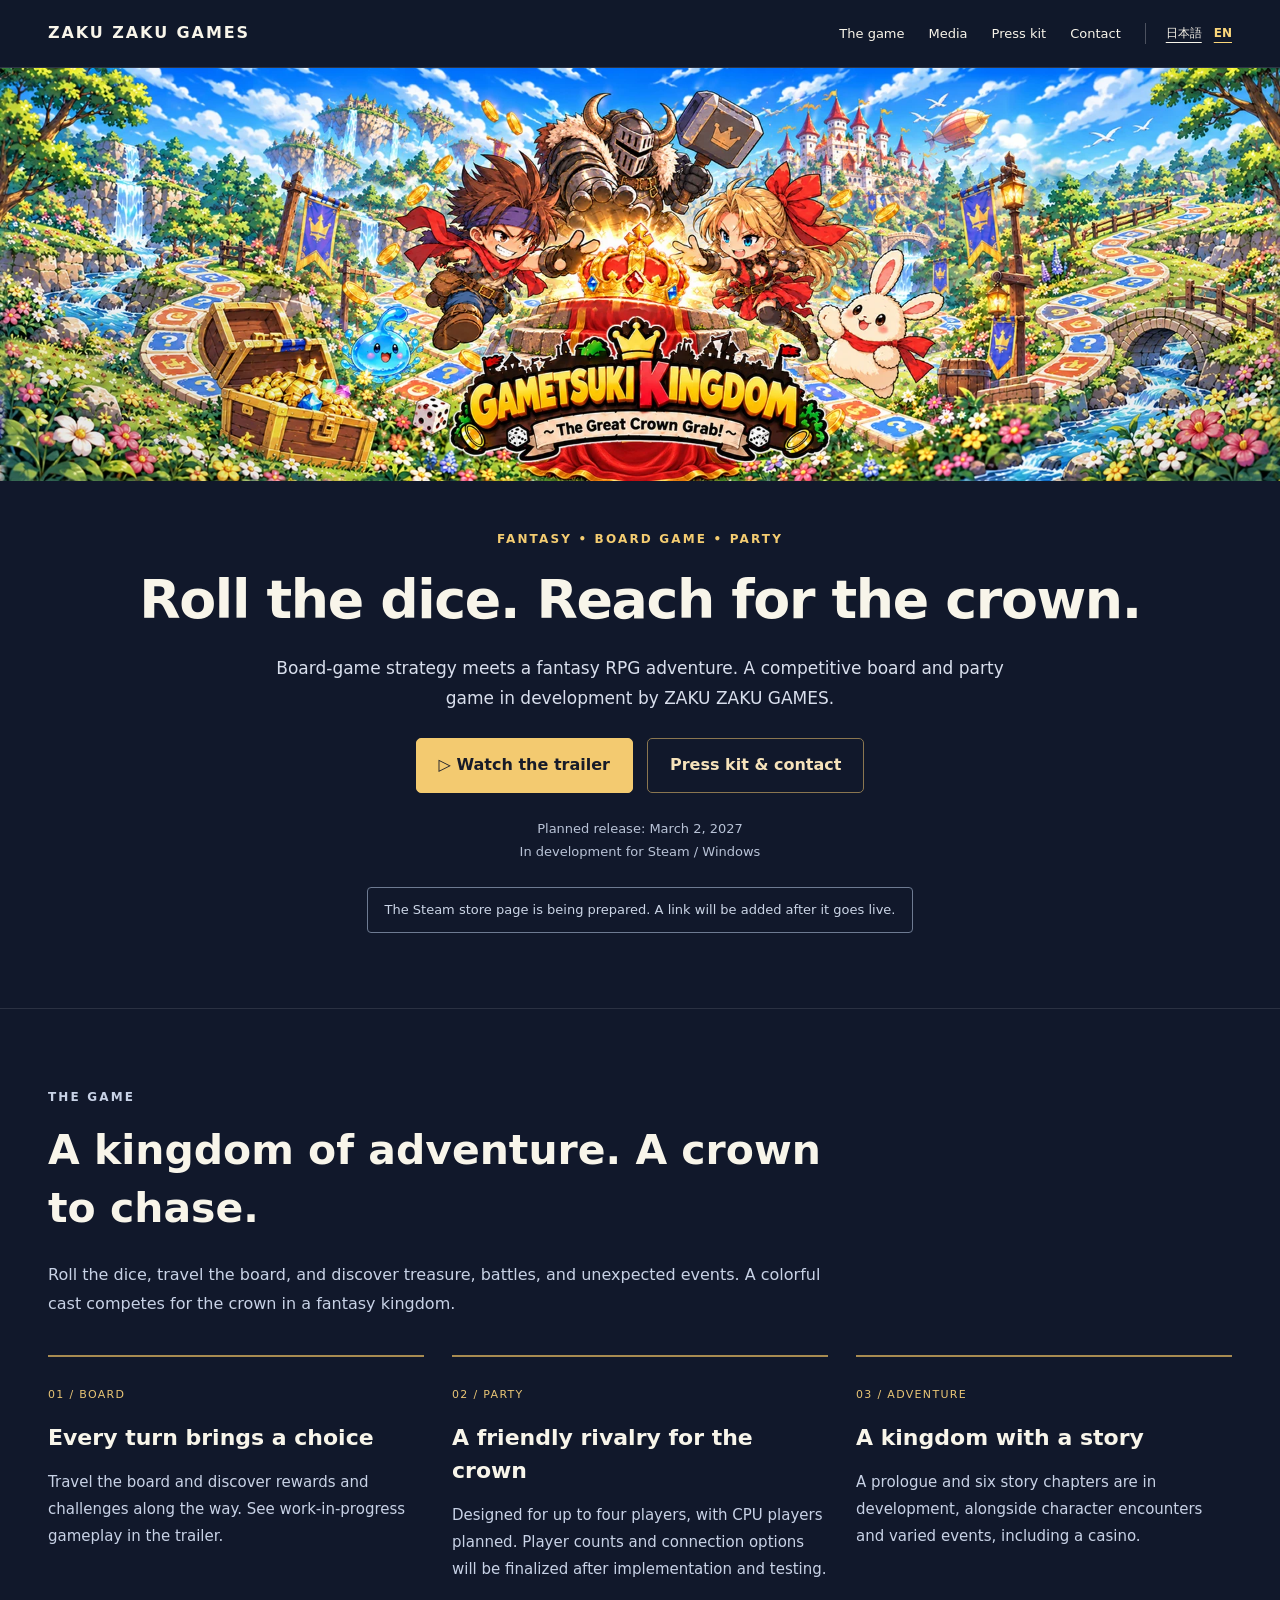
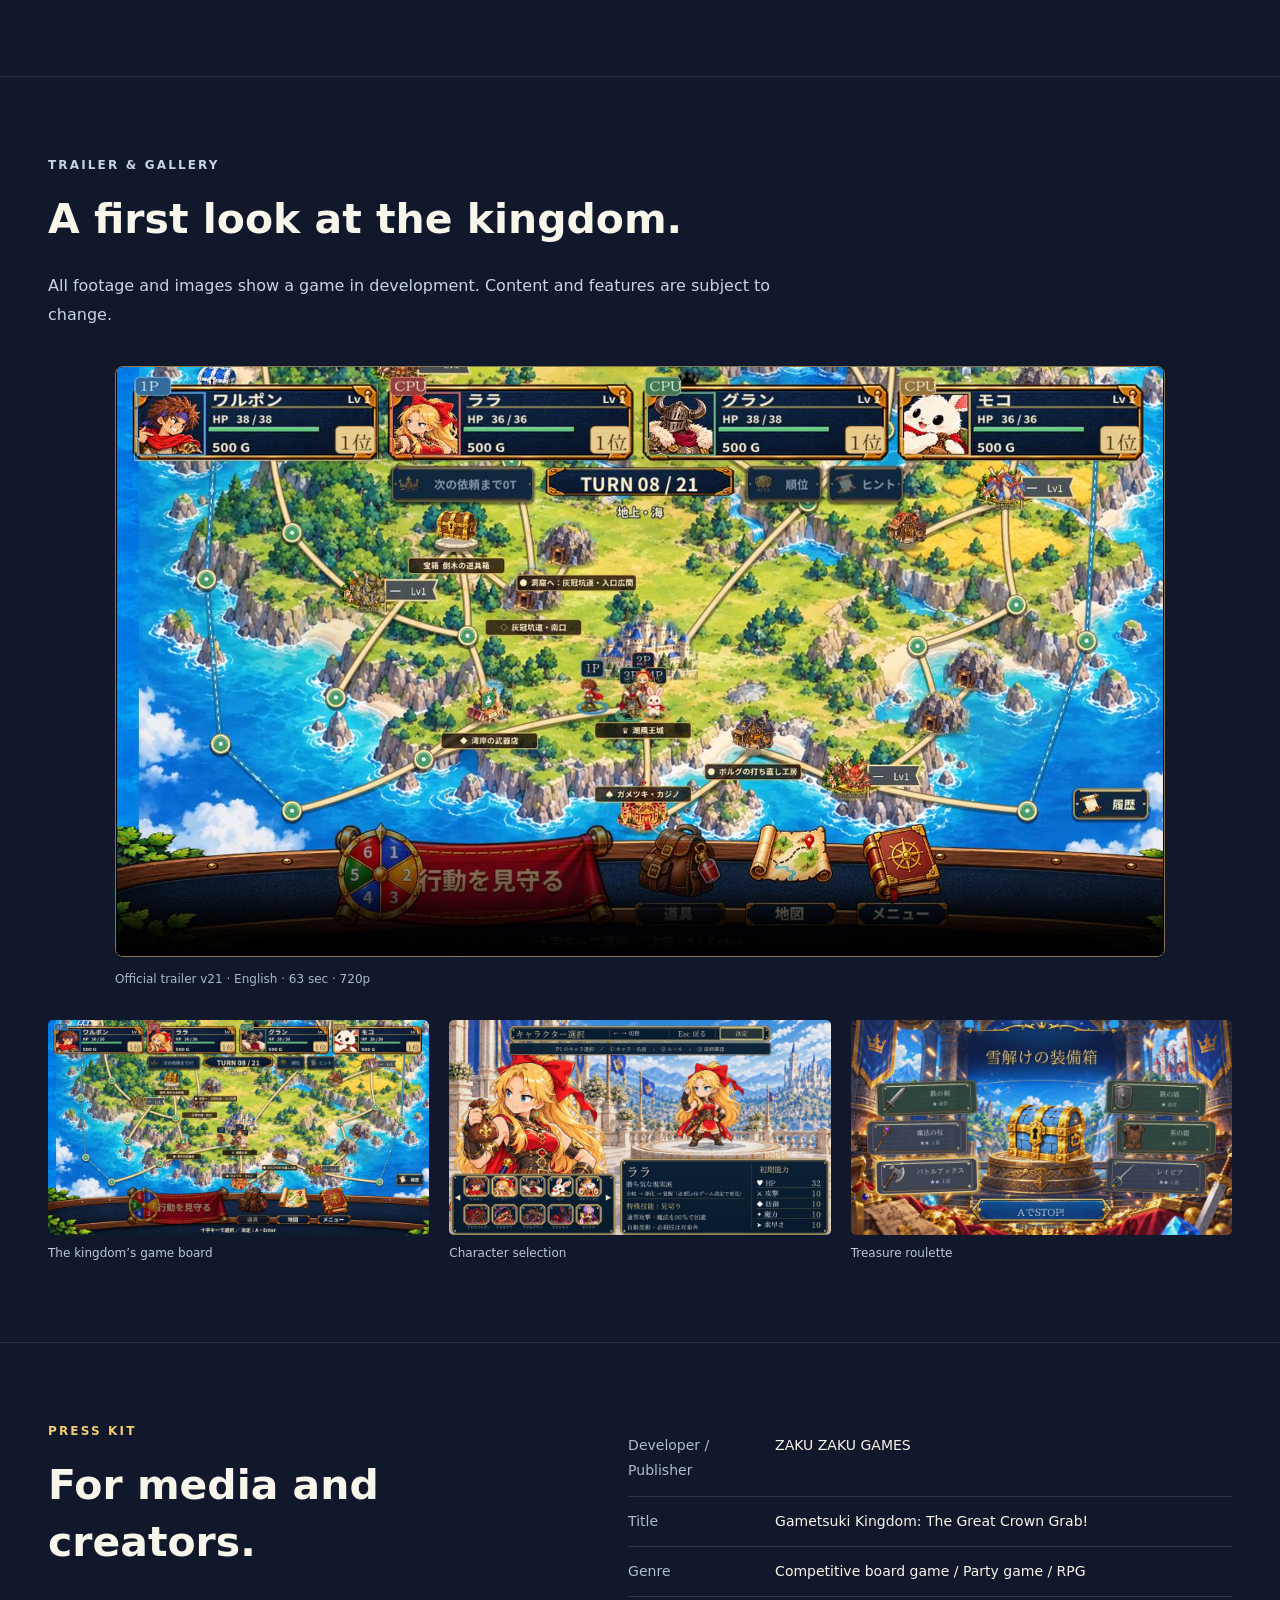
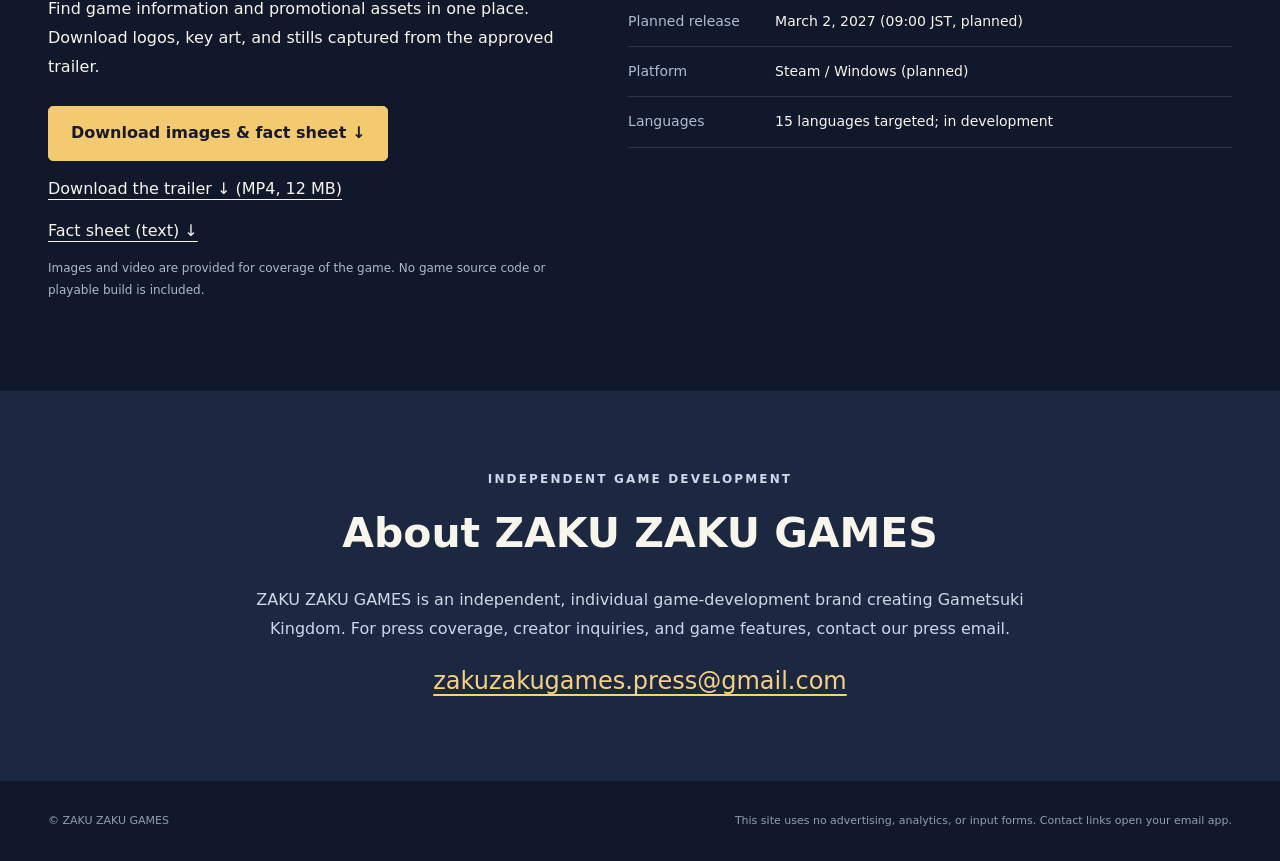
==== en/index.html @ ec9ef12f "Add approved bilingual website and promotional media" ====
<!doctype html><html lang="en"><head><meta charset="utf-8"><meta name="viewport" content="width=device-width,initial-scale=1"><title>Gametsuki Kingdom: The Great Crown Grab! | ZAKU ZAKU GAMES</title><meta name="description" content="Board-game strategy meets a fantasy RPG adventure. A competitive board and party game in development by ZAKU ZAKU GAMES."><meta name="theme-color" content="#11182b"><meta property="og:type" content="website"><meta property="og:title" content="Gametsuki Kingdom: The Great Crown Grab!"><meta property="og:description" content="Board-game strategy meets a fantasy RPG adventure. A competitive board and party game in development by ZAKU ZAKU GAMES."><meta property="og:image" content="../assets/hero-en-wide.webp"><link rel="stylesheet" href="../style.css"><link rel="alternate" hreflang="ja" href="../index.html"><link rel="alternate" hreflang="en" href="../en/index.html"></head><body><a class="skip" href="#main">Skip to content</a><header><nav aria-label="Main navigation"><a class="brand" href="../en/index.html">ZAKU ZAKU GAMES</a><a class="navlink" href="#game">The game</a><a class="navlink" href="#media">Media</a><a class="navlink" href="#press">Press kit</a><a class="navlink" href="#contact">Contact</a><div class="lang"><a href="../index.html" lang="ja" >日本語</a><a href="../en/index.html" lang="en" aria-current="page">EN</a></div></nav></header><main id="main"><picture><source media="(max-width:750px)" srcset="../assets/hero-en-narrow.webp"><img class="hero-art" src="../assets/hero-en-wide.webp" width="1920" height="620" alt="Gametsuki Kingdom: The Great Crown Grab!" fetchpriority="high"></picture><section class="intro"><p class="eyebrow">FANTASY • BOARD GAME • PARTY</p><h1>Roll the dice. Reach for the crown.</h1><p class="lead">Board-game strategy meets a fantasy RPG adventure. A competitive board and party game in development by ZAKU ZAKU GAMES.</p><div class="buttons"><a class="button" href="#media">▷ Watch the trailer</a><a class="button secondary" href="#press">Press kit & contact</a></div><p class="release">Planned release: March 2, 2027<br>In development for Steam / Windows</p><p class="steam-note">The Steam store page is being prepared. A link will be added after it goes live.</p></section><div class="divider"><section class="section" id="game"><div class="section-head"><p class="eyebrow">THE GAME</p><h2>A kingdom of adventure. A crown to chase.</h2><p>Roll the dice, travel the board, and discover treasure, battles, and unexpected events. A colorful cast competes for the crown in a fantasy kingdom.</p></div><div class="cards"><article class="card"><small>01 / BOARD</small><h3>Every turn brings a choice</h3><p>Travel the board and discover rewards and challenges along the way. See work-in-progress gameplay in the trailer.</p></article><article class="card"><small>02 / PARTY</small><h3>A friendly rivalry for the crown</h3><p>Designed for up to four players, with CPU players planned. Player counts and connection options will be finalized after implementation and testing.</p></article><article class="card"><small>03 / ADVENTURE</small><h3>A kingdom with a story</h3><p>A prologue and six story chapters are in development, alongside character encounters and varied events, including a casino.</p></article></div></section></div><div class="divider"><section class="section" id="media"><div class="section-head"><p class="eyebrow">TRAILER & GALLERY</p><h2>A first look at the kingdom.</h2><p>All footage and images show a game in development. Content and features are subject to change.</p></div><div class="video-wrap"><video controls playsinline preload="none" poster="../assets/screen-10.jpg" aria-label="Official trailer v21 · English"><source src="../assets/pv-en.mp4" type="video/mp4"></video><p class="notice">Official trailer v21 · English · 63 sec · 720p</p></div><div class="gallery"><figure><a href="../assets/screen-10.jpg"><img src="../assets/screen-10.jpg" alt="The kingdom’s game board" loading="lazy" width="1920" height="1080"></a><figcaption>The kingdom’s game board</figcaption></figure><figure><a href="../assets/screen-20.jpg"><img src="../assets/screen-20.jpg" alt="Character selection" loading="lazy" width="1920" height="1080"></a><figcaption>Character selection</figcaption></figure><figure><a href="../assets/screen-30.jpg"><img src="../assets/screen-30.jpg" alt="Treasure roulette" loading="lazy" width="1920" height="1080"></a><figcaption>Treasure roulette</figcaption></figure></div></section></div><div class="divider"><section class="section" id="press"><div class="press-grid"><div><p class="eyebrow">PRESS KIT</p><h2>For media and creators.</h2><p>Find game information and promotional assets in one place. Download logos, key art, and stills captured from the approved trailer.</p><div class="press-actions"><a class="button" href="../press/press-images.zip" download>Download images & fact sheet ↓</a><a href="../assets/pv-en.mp4" download>Download the trailer ↓ (MP4, 12 MB)</a><a href="../press/facts-en.txt" download>Fact sheet (text) ↓</a></div><p class="notice">Images and video are provided for coverage of the game. No game source code or playable build is included.</p></div><dl class="facts"><div><dt>Developer / Publisher</dt><dd>ZAKU ZAKU GAMES</dd></div><div><dt>Title</dt><dd>Gametsuki Kingdom: The Great Crown Grab!</dd></div><div><dt>Genre</dt><dd>Competitive board game / Party game / RPG</dd></div><div><dt>Planned release</dt><dd>March 2, 2027 (09:00 JST, planned)</dd></div><div><dt>Platform</dt><dd>Steam / Windows (planned)</dd></div><div><dt>Languages</dt><dd>15 languages targeted; in development</dd></div></dl></div></section></div><div class="contact" id="contact"><section class="section"><p class="eyebrow">INDEPENDENT GAME DEVELOPMENT</p><h2>About ZAKU ZAKU GAMES</h2><p>ZAKU ZAKU GAMES is an independent, individual game-development brand creating Gametsuki Kingdom. For press coverage, creator inquiries, and game features, contact our press email.</p><a class="email" href="mailto:zakuzakugames.press@gmail.com">zakuzakugames.press@gmail.com</a></section></div></main><footer><span>© ZAKU ZAKU GAMES</span><p>This site uses no advertising, analytics, or input forms. Contact links open your email app.</p></footer></body></html>
---- style.css ----
*{box-sizing:border-box}html{scroll-behavior:smooth;scroll-padding-top:90px}body{margin:0;background:#11182b;color:#f8f5ea;font-family:system-ui,-apple-system,"Noto Sans JP",sans-serif;line-height:1.8}a{color:inherit;text-underline-offset:5px}a:hover{color:#fbd77b}a:focus-visible,video:focus-visible{outline:3px solid #fbd77b;outline-offset:5px}.skip{position:absolute;top:-70px}.skip:focus{top:10px;background:#11182b;padding:10px;z-index:10}header{background:#11182bf5;border-bottom:1px solid #ffffff20;position:sticky;top:0;z-index:5}nav{max-width:1240px;margin:auto;display:flex;gap:24px;align-items:center;padding:19px 28px}.brand{font-size:16px;letter-spacing:.12em;font-weight:850;text-decoration:none;margin-right:auto}.navlink{font-size:13px;text-decoration:none}.lang{font-size:12px;display:flex;gap:12px;border-left:1px solid #ffffff40;padding-left:20px}.lang [aria-current]{color:#fbd77b;font-weight:800}.hero-art{display:block;width:100%;height:auto}.intro{max-width:1160px;margin:auto;text-align:center;padding:48px 24px 62px}.eyebrow{color:#f4cc71;letter-spacing:.18em;font-size:12px;font-weight:800;margin:0 0 14px}h1{font-size:clamp(30px,4.2vw,56px);line-height:1.3;margin:0 0 18px;letter-spacing:-.025em}h2{font-size:clamp(27px,3.2vw,42px);line-height:1.4;margin:0 0 24px}h3{font-size:22px;line-height:1.5;margin:14px 0}.lead{font-size:17px;color:#d9dfed;max-width:760px;margin:0 auto 24px}.buttons{display:flex;justify-content:center;gap:14px;flex-wrap:wrap}.button{display:inline-block;text-decoration:none;padding:12px 22px;border-radius:5px;font-weight:750;background:#f3ca70;color:#171b29;border:1px solid #f3ca70}.button:hover{background:#ffe4a3;color:#171b29}.button.secondary{color:#f6e2ba;background:transparent;border-color:#8a7650}.release{font-size:13px;color:#b9c3d7;margin:24px 0 0}.section{padding:78px 28px;max-width:1240px;margin:auto}.section-head{max-width:780px;margin-bottom:36px}.section-head p{color:#c8d2e6}.divider{border-top:1px solid #ffffff1c}.cards{display:grid;grid-template-columns:repeat(3,1fr);gap:28px}.card{border-top:2px solid #a88b51;padding-top:22px}.card p{color:#c8d2e6;font-size:15px}.card small{color:#e9c575;letter-spacing:.12em;font-size:11px}video{display:block;width:100%;background:#060910;aspect-ratio:16/9;border-radius:8px;border:1px solid #887750}.video-wrap{max-width:1050px;margin:auto}.notice{color:#aab8d0;font-size:12px}.gallery{display:grid;grid-template-columns:repeat(3,1fr);gap:20px;margin-top:30px}figure{margin:0}figure img{width:100%;height:auto;border-radius:5px;display:block}figcaption{font-size:12px;color:#bdc8dc;margin-top:8px}.press-grid{display:grid;grid-template-columns:1fr 1.15fr;gap:55px}.facts{margin:0;font-size:14px}.facts div{padding:12px 0;border-bottom:1px solid #ffffff20;display:grid;grid-template-columns:135px 1fr;gap:12px}dt{color:#aebbd2}dd{margin:0;overflow-wrap:anywhere}.press-actions{display:flex;flex-direction:column;align-items:flex-start;gap:14px;margin-top:24px}.contact{background:#1c2841}.contact .section{max-width:900px;text-align:center}.email{font-size:clamp(16px,3vw,24px);overflow-wrap:anywhere;color:#f6d182}.contact p{color:#ced7e8}.steam-note{display:inline-block;border:1px solid #6e7b92;padding:10px 16px;border-radius:4px;font-size:13px;color:#cbd5e6;margin-top:24px}footer{padding:30px 28px;max-width:1240px;margin:auto;display:flex;gap:30px;justify-content:space-between;color:#8f9db6;font-size:11px}footer p{margin:0;max-width:650px}@media(max-width:750px){nav{padding:15px 18px;gap:12px;flex-wrap:wrap}.brand{font-size:13px}.navlink{display:none}.lang{padding-left:12px}.intro{padding:32px 20px 44px}.lead{font-size:15px}.section{padding:48px 20px}.cards{grid-template-columns:1fr;gap:25px}.card h3{margin:8px 0}.gallery{grid-template-columns:1fr;gap:20px}.press-grid{grid-template-columns:1fr;gap:28px}.facts div{grid-template-columns:105px 1fr}footer{flex-direction:column;gap:14px}.buttons .button{width:100%}}@media(prefers-reduced-motion:reduce){html{scroll-behavior:auto}}
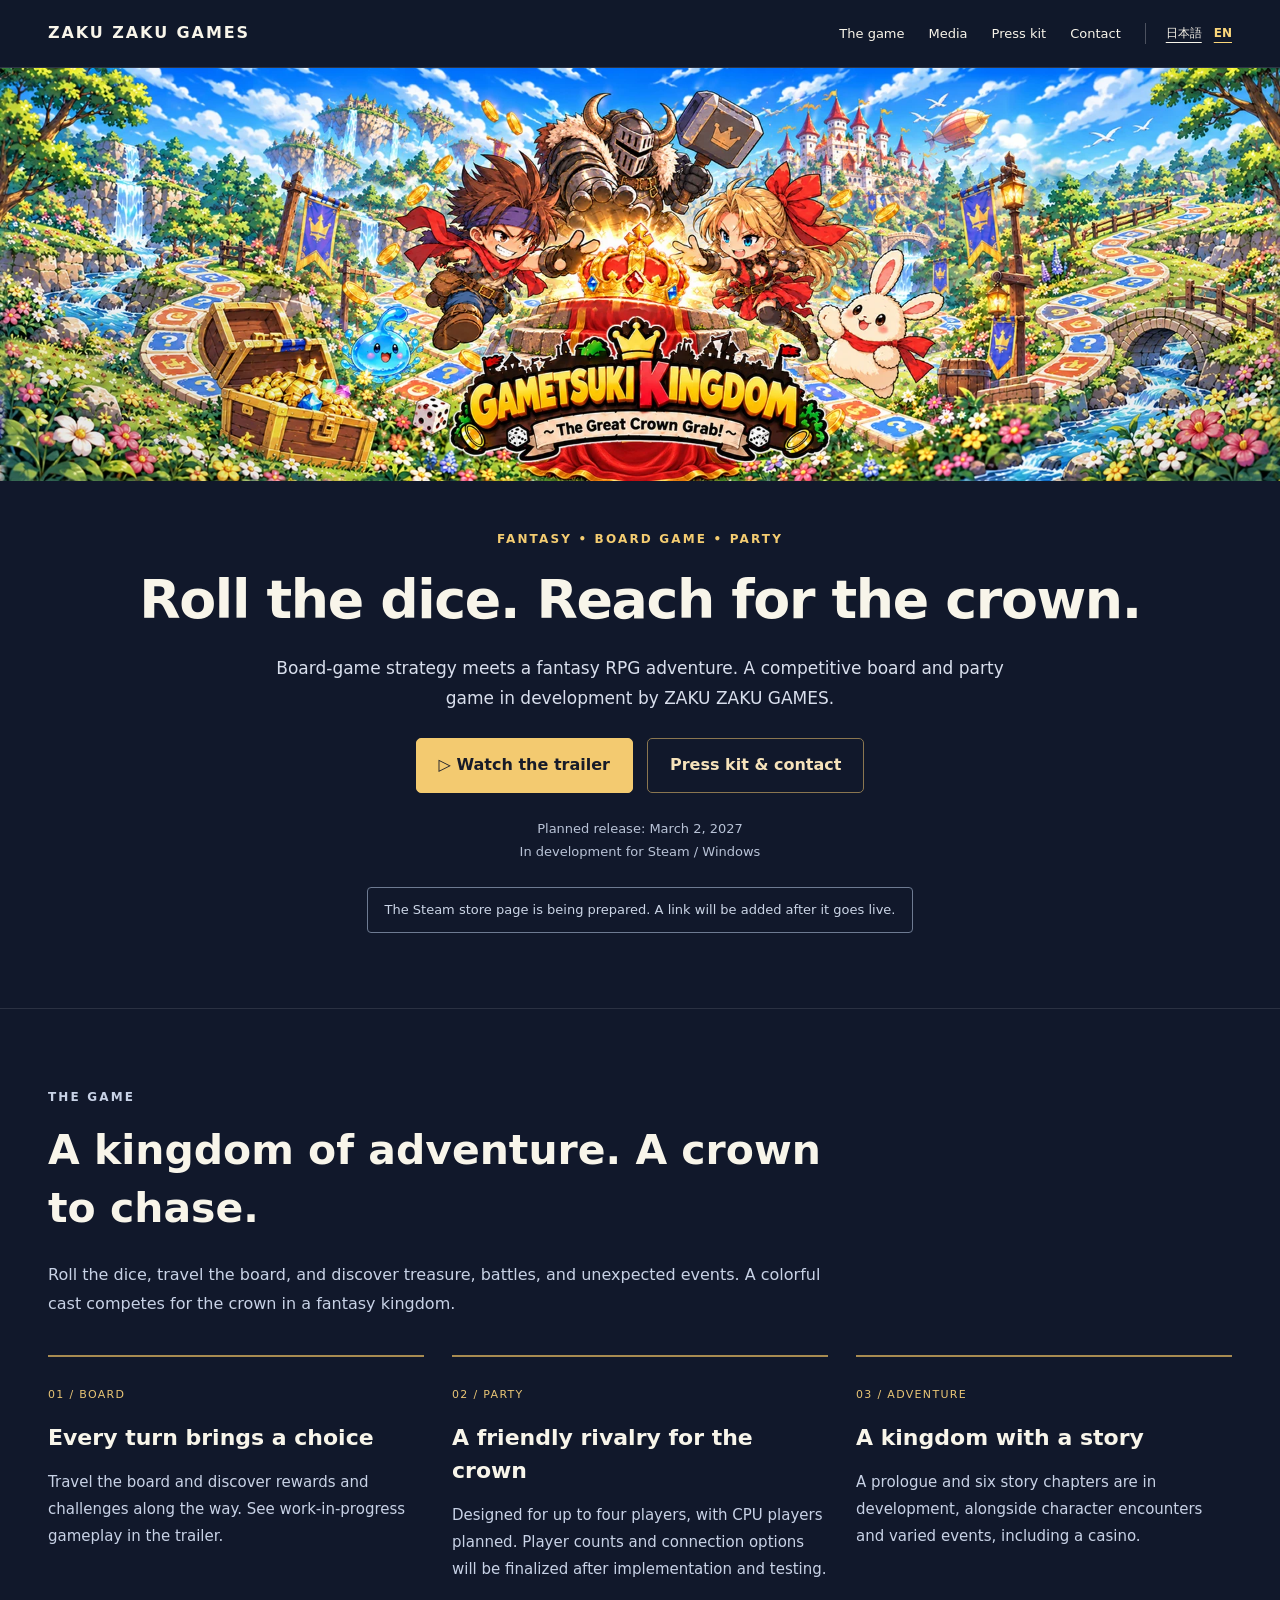
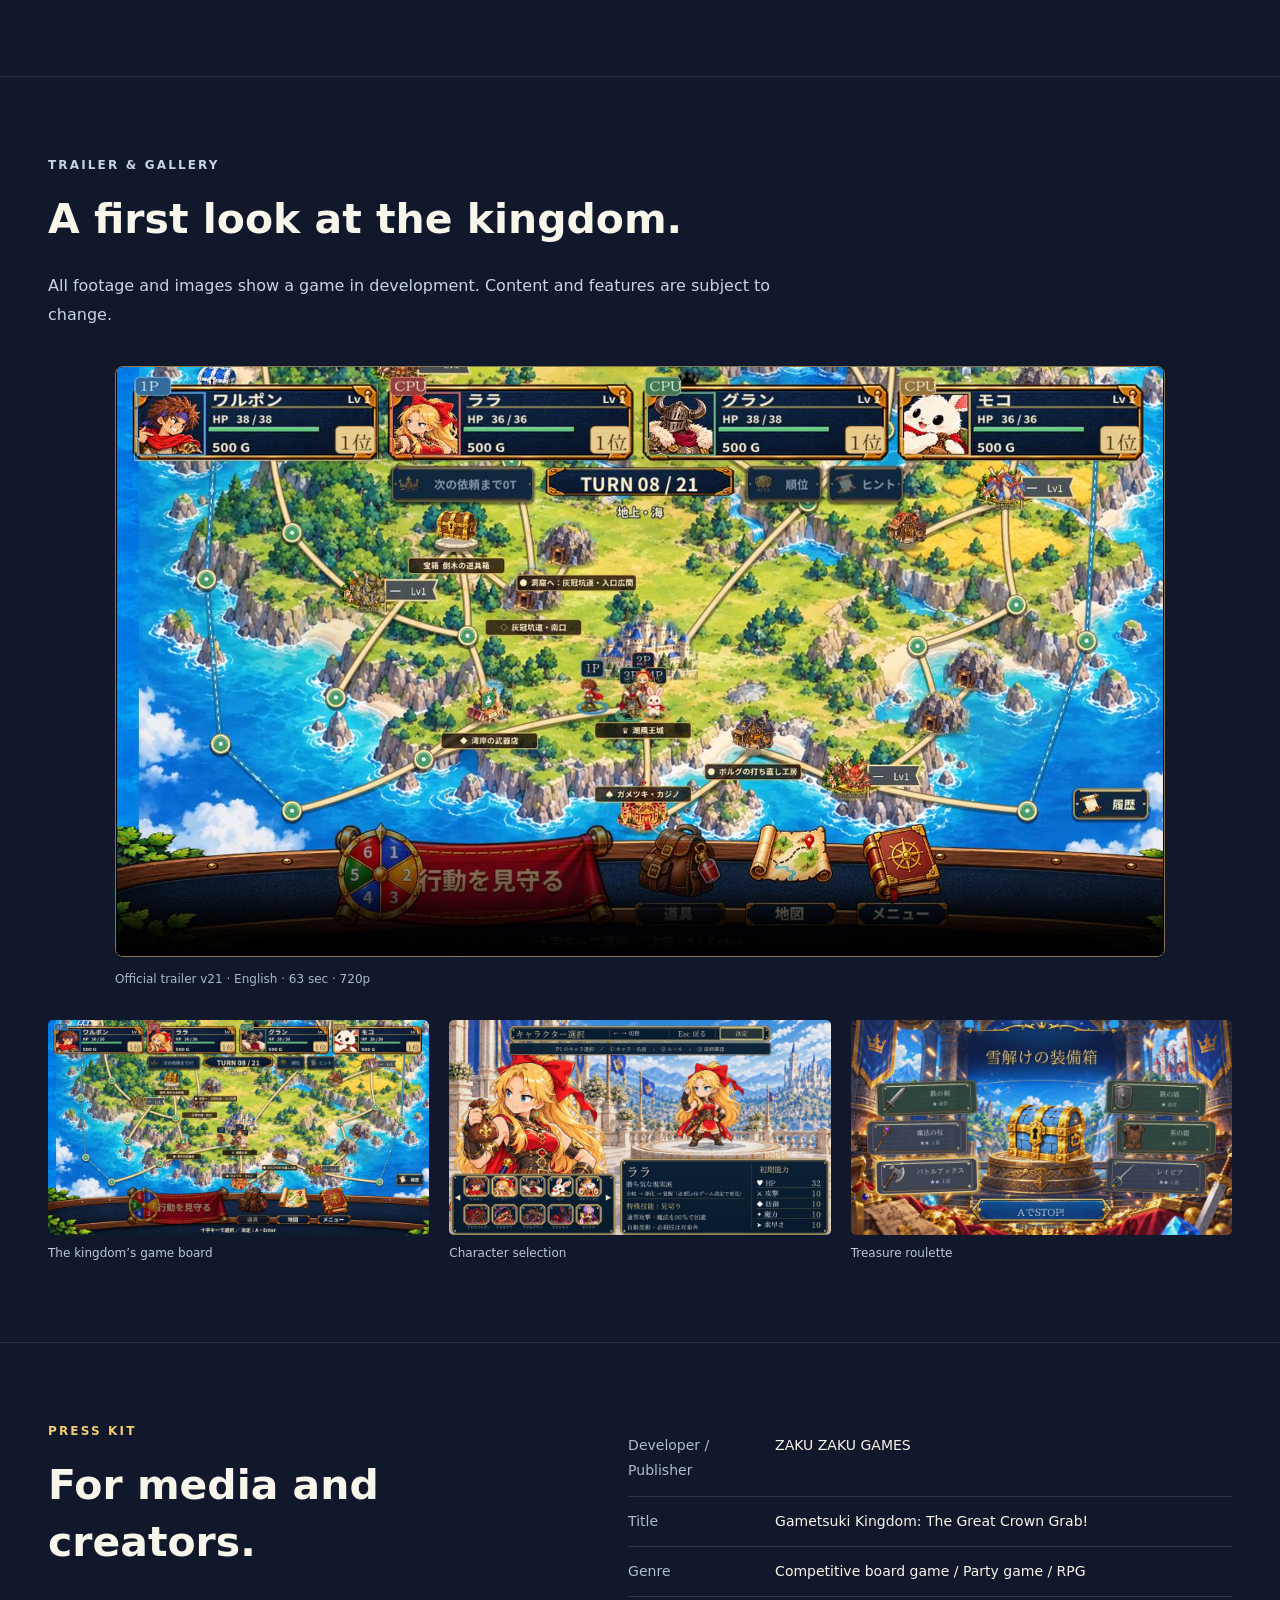
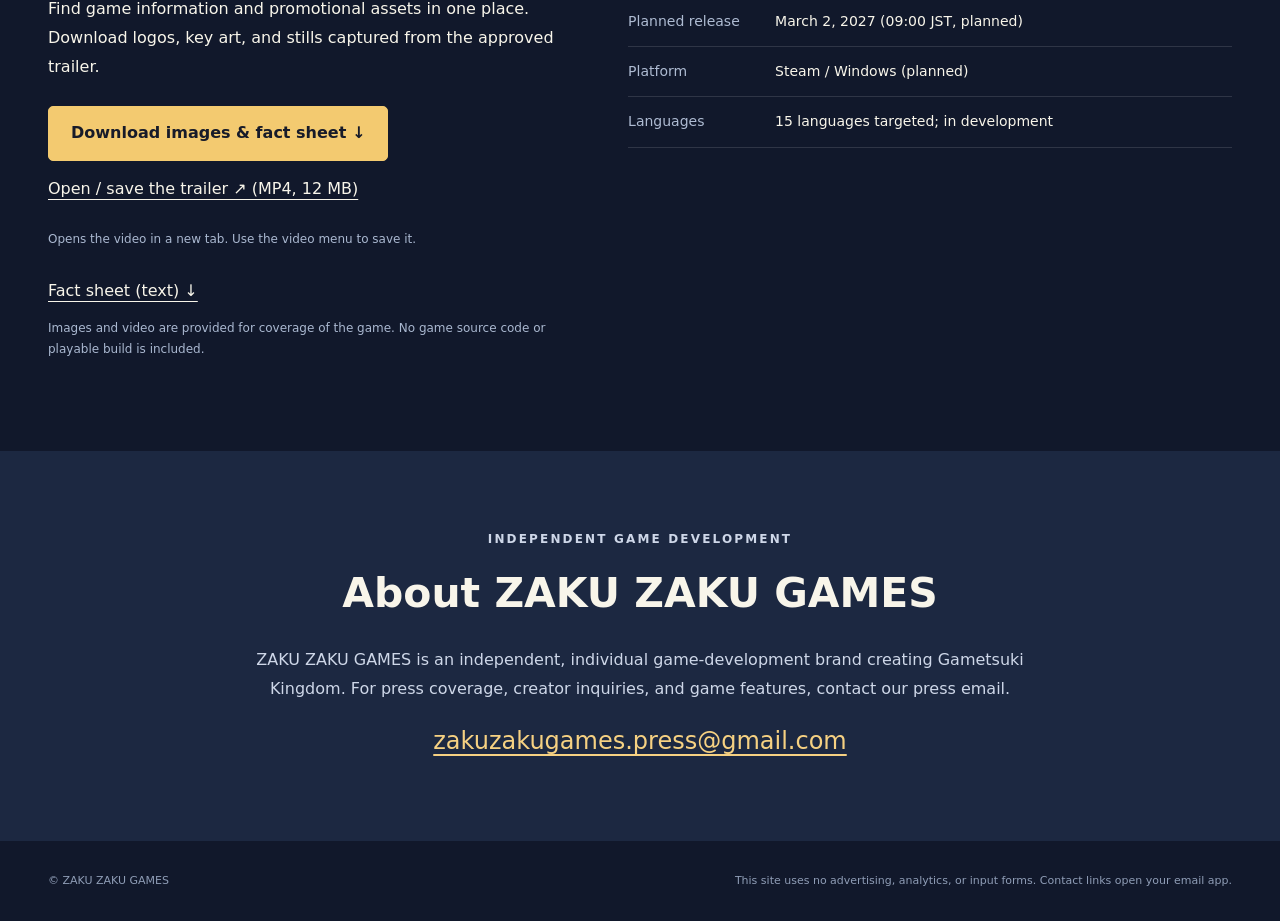
==== commit b62afe87: "Sync published English SEO and trailer links" ====
--- a/en/index.html
+++ b/en/index.html
@@ -1 +1 @@
-<!doctype html><html lang="en"><head><meta charset="utf-8"><meta name="viewport" content="width=device-width,initial-scale=1"><title>Gametsuki Kingdom: The Great Crown Grab! | ZAKU ZAKU GAMES</title><meta name="description" content="Board-game strategy meets a fantasy RPG adventure. A competitive board and party game in development by ZAKU ZAKU GAMES."><meta name="theme-color" content="#11182b"><meta property="og:type" content="website"><meta property="og:title" content="Gametsuki Kingdom: The Great Crown Grab!"><meta property="og:description" content="Board-game strategy meets a fantasy RPG adventure. A competitive board and party game in development by ZAKU ZAKU GAMES."><meta property="og:image" content="../assets/hero-en-wide.webp"><link rel="stylesheet" href="../style.css"><link rel="alternate" hreflang="ja" href="../index.html"><link rel="alternate" hreflang="en" href="../en/index.html"></head><body><a class="skip" href="#main">Skip to content</a><header><nav aria-label="Main navigation"><a class="brand" href="../en/index.html">ZAKU ZAKU GAMES</a><a class="navlink" href="#game">The game</a><a class="navlink" href="#media">Media</a><a class="navlink" href="#press">Press kit</a><a class="navlink" href="#contact">Contact</a><div class="lang"><a href="../index.html" lang="ja" >日本語</a><a href="../en/index.html" lang="en" aria-current="page">EN</a></div></nav></header><main id="main"><picture><source media="(max-width:750px)" srcset="../assets/hero-en-narrow.webp"><img class="hero-art" src="../assets/hero-en-wide.webp" width="1920" height="620" alt="Gametsuki Kingdom: The Great Crown Grab!" fetchpriority="high"></picture><section class="intro"><p class="eyebrow">FANTASY • BOARD GAME • PARTY</p><h1>Roll the dice. Reach for the crown.</h1><p class="lead">Board-game strategy meets a fantasy RPG adventure. A competitive board and party game in development by ZAKU ZAKU GAMES.</p><div class="buttons"><a class="button" href="#media">▷ Watch the trailer</a><a class="button secondary" href="#press">Press kit & contact</a></div><p class="release">Planned release: March 2, 2027<br>In development for Steam / Windows</p><p class="steam-note">The Steam store page is being prepared. A link will be added after it goes live.</p></section><div class="divider"><section class="section" id="game"><div class="section-head"><p class="eyebrow">THE GAME</p><h2>A kingdom of adventure. A crown to chase.</h2><p>Roll the dice, travel the board, and discover treasure, battles, and unexpected events. A colorful cast competes for the crown in a fantasy kingdom.</p></div><div class="cards"><article class="card"><small>01 / BOARD</small><h3>Every turn brings a choice</h3><p>Travel the board and discover rewards and challenges along the way. See work-in-progress gameplay in the trailer.</p></article><article class="card"><small>02 / PARTY</small><h3>A friendly rivalry for the crown</h3><p>Designed for up to four players, with CPU players planned. Player counts and connection options will be finalized after implementation and testing.</p></article><article class="card"><small>03 / ADVENTURE</small><h3>A kingdom with a story</h3><p>A prologue and six story chapters are in development, alongside character encounters and varied events, including a casino.</p></article></div></section></div><div class="divider"><section class="section" id="media"><div class="section-head"><p class="eyebrow">TRAILER & GALLERY</p><h2>A first look at the kingdom.</h2><p>All footage and images show a game in development. Content and features are subject to change.</p></div><div class="video-wrap"><video controls playsinline preload="none" poster="../assets/screen-10.jpg" aria-label="Official trailer v21 · English"><source src="../assets/pv-en.mp4" type="video/mp4"></video><p class="notice">Official trailer v21 · English · 63 sec · 720p</p></div><div class="gallery"><figure><a href="../assets/screen-10.jpg"><img src="../assets/screen-10.jpg" alt="The kingdom’s game board" loading="lazy" width="1920" height="1080"></a><figcaption>The kingdom’s game board</figcaption></figure><figure><a href="../assets/screen-20.jpg"><img src="../assets/screen-20.jpg" alt="Character selection" loading="lazy" width="1920" height="1080"></a><figcaption>Character selection</figcaption></figure><figure><a href="../assets/screen-30.jpg"><img src="../assets/screen-30.jpg" alt="Treasure roulette" loading="lazy" width="1920" height="1080"></a><figcaption>Treasure roulette</figcaption></figure></div></section></div><div class="divider"><section class="section" id="press"><div class="press-grid"><div><p class="eyebrow">PRESS KIT</p><h2>For media and creators.</h2><p>Find game information and promotional assets in one place. Download logos, key art, and stills captured from the approved trailer.</p><div class="press-actions"><a class="button" href="../press/press-images.zip" download>Download images & fact sheet ↓</a><a href="../assets/pv-en.mp4" download>Download the trailer ↓ (MP4, 12 MB)</a><a href="../press/facts-en.txt" download>Fact sheet (text) ↓</a></div><p class="notice">Images and video are provided for coverage of the game. No game source code or playable build is included.</p></div><dl class="facts"><div><dt>Developer / Publisher</dt><dd>ZAKU ZAKU GAMES</dd></div><div><dt>Title</dt><dd>Gametsuki Kingdom: The Great Crown Grab!</dd></div><div><dt>Genre</dt><dd>Competitive board game / Party game / RPG</dd></div><div><dt>Planned release</dt><dd>March 2, 2027 (09:00 JST, planned)</dd></div><div><dt>Platform</dt><dd>Steam / Windows (planned)</dd></div><div><dt>Languages</dt><dd>15 languages targeted; in development</dd></div></dl></div></section></div><div class="contact" id="contact"><section class="section"><p class="eyebrow">INDEPENDENT GAME DEVELOPMENT</p><h2>About ZAKU ZAKU GAMES</h2><p>ZAKU ZAKU GAMES is an independent, individual game-development brand creating Gametsuki Kingdom. For press coverage, creator inquiries, and game features, contact our press email.</p><a class="email" href="mailto:zakuzakugames.press@gmail.com">zakuzakugames.press@gmail.com</a></section></div></main><footer><span>© ZAKU ZAKU GAMES</span><p>This site uses no advertising, analytics, or input forms. Contact links open your email app.</p></footer></body></html>+<!doctype html><html lang="en"><head><meta charset="utf-8"><meta name="viewport" content="width=device-width,initial-scale=1"><title>Gametsuki Kingdom: The Great Crown Grab! | ZAKU ZAKU GAMES</title><meta name="description" content="Board-game strategy meets a fantasy RPG adventure. A competitive board and party game in development by ZAKU ZAKU GAMES."><meta name="theme-color" content="#11182b"><meta property="og:type" content="website"><meta property="og:title" content="Gametsuki Kingdom: The Great Crown Grab!"><meta property="og:description" content="Board-game strategy meets a fantasy RPG adventure. A competitive board and party game in development by ZAKU ZAKU GAMES."><meta property="og:image" content="https://zakuzaku-games.abrdns.com/assets/hero-en-wide.webp"><link rel="stylesheet" href="../style.css"><link rel="canonical" href="https://zakuzaku-games.abrdns.com/en/"><meta property="og:url" content="https://zakuzaku-games.abrdns.com/en/"><meta property="og:site_name" content="ZAKU ZAKU GAMES"><meta property="og:locale" content="en_US"><meta name="twitter:card" content="summary_large_image"><link rel="alternate" hreflang="ja" href="https://zakuzaku-games.abrdns.com/"><link rel="alternate" hreflang="en" href="https://zakuzaku-games.abrdns.com/en/"><link rel="alternate" hreflang="x-default" href="https://zakuzaku-games.abrdns.com/"></head><body><a class="skip" href="#main">Skip to content</a><header><nav aria-label="Main navigation"><a class="brand" href="../en/index.html">ZAKU ZAKU GAMES</a><a class="navlink" href="#game">The game</a><a class="navlink" href="#media">Media</a><a class="navlink" href="#press">Press kit</a><a class="navlink" href="#contact">Contact</a><div class="lang"><a href="../index.html" lang="ja" >日本語</a><a href="../en/index.html" lang="en" aria-current="page">EN</a></div></nav></header><main id="main"><picture><source media="(max-width:750px)" srcset="../assets/hero-en-narrow.webp"><img class="hero-art" src="../assets/hero-en-wide.webp" width="1920" height="620" alt="Gametsuki Kingdom: The Great Crown Grab!" fetchpriority="high"></picture><section class="intro"><p class="eyebrow">FANTASY • BOARD GAME • PARTY</p><h1>Roll the dice. Reach for the crown.</h1><p class="lead">Board-game strategy meets a fantasy RPG adventure. A competitive board and party game in development by ZAKU ZAKU GAMES.</p><div class="buttons"><a class="button" href="#media">▷ Watch the trailer</a><a class="button secondary" href="#press">Press kit & contact</a></div><p class="release">Planned release: March 2, 2027<br>In development for Steam / Windows</p><p class="steam-note">The Steam store page is being prepared. A link will be added after it goes live.</p></section><div class="divider"><section class="section" id="game"><div class="section-head"><p class="eyebrow">THE GAME</p><h2>A kingdom of adventure. A crown to chase.</h2><p>Roll the dice, travel the board, and discover treasure, battles, and unexpected events. A colorful cast competes for the crown in a fantasy kingdom.</p></div><div class="cards"><article class="card"><small>01 / BOARD</small><h3>Every turn brings a choice</h3><p>Travel the board and discover rewards and challenges along the way. See work-in-progress gameplay in the trailer.</p></article><article class="card"><small>02 / PARTY</small><h3>A friendly rivalry for the crown</h3><p>Designed for up to four players, with CPU players planned. Player counts and connection options will be finalized after implementation and testing.</p></article><article class="card"><small>03 / ADVENTURE</small><h3>A kingdom with a story</h3><p>A prologue and six story chapters are in development, alongside character encounters and varied events, including a casino.</p></article></div></section></div><div class="divider"><section class="section" id="media"><div class="section-head"><p class="eyebrow">TRAILER & GALLERY</p><h2>A first look at the kingdom.</h2><p>All footage and images show a game in development. Content and features are subject to change.</p></div><div class="video-wrap"><video controls playsinline preload="none" poster="../assets/screen-10.jpg" aria-label="Official trailer v21 · English"><source src="https://zakuzaku-games-website.sinkokudesuna.workers.dev/assets/pv-en.mp4" type="video/mp4"></video><p class="notice">Official trailer v21 · English · 63 sec · 720p</p></div><div class="gallery"><figure><a href="../assets/screen-10.jpg"><img src="../assets/screen-10.jpg" alt="The kingdom’s game board" loading="lazy" width="1920" height="1080"></a><figcaption>The kingdom’s game board</figcaption></figure><figure><a href="../assets/screen-20.jpg"><img src="../assets/screen-20.jpg" alt="Character selection" loading="lazy" width="1920" height="1080"></a><figcaption>Character selection</figcaption></figure><figure><a href="../assets/screen-30.jpg"><img src="../assets/screen-30.jpg" alt="Treasure roulette" loading="lazy" width="1920" height="1080"></a><figcaption>Treasure roulette</figcaption></figure></div></section></div><div class="divider"><section class="section" id="press"><div class="press-grid"><div><p class="eyebrow">PRESS KIT</p><h2>For media and creators.</h2><p>Find game information and promotional assets in one place. Download logos, key art, and stills captured from the approved trailer.</p><div class="press-actions"><a class="button" href="../press/press-images.zip" download>Download images & fact sheet ↓</a><a href="https://zakuzaku-games-website.sinkokudesuna.workers.dev/assets/pv-en.mp4" target="_blank" rel="noopener">Open / save the trailer ↗ (MP4, 12 MB)</a><p class="notice">Opens the video in a new tab. Use the video menu to save it.</p><a href="../press/facts-en.txt" download>Fact sheet (text) ↓</a></div><p class="notice">Images and video are provided for coverage of the game. No game source code or playable build is included.</p></div><dl class="facts"><div><dt>Developer / Publisher</dt><dd>ZAKU ZAKU GAMES</dd></div><div><dt>Title</dt><dd>Gametsuki Kingdom: The Great Crown Grab!</dd></div><div><dt>Genre</dt><dd>Competitive board game / Party game / RPG</dd></div><div><dt>Planned release</dt><dd>March 2, 2027 (09:00 JST, planned)</dd></div><div><dt>Platform</dt><dd>Steam / Windows (planned)</dd></div><div><dt>Languages</dt><dd>15 languages targeted; in development</dd></div></dl></div></section></div><div class="contact" id="contact"><section class="section"><p class="eyebrow">INDEPENDENT GAME DEVELOPMENT</p><h2>About ZAKU ZAKU GAMES</h2><p>ZAKU ZAKU GAMES is an independent, individual game-development brand creating Gametsuki Kingdom. For press coverage, creator inquiries, and game features, contact our press email.</p><a class="email" href="mailto:zakuzakugames.press@gmail.com">zakuzakugames.press@gmail.com</a></section></div></main><footer><span>© ZAKU ZAKU GAMES</span><p>This site uses no advertising, analytics, or input forms. Contact links open your email app.</p></footer></body></html>
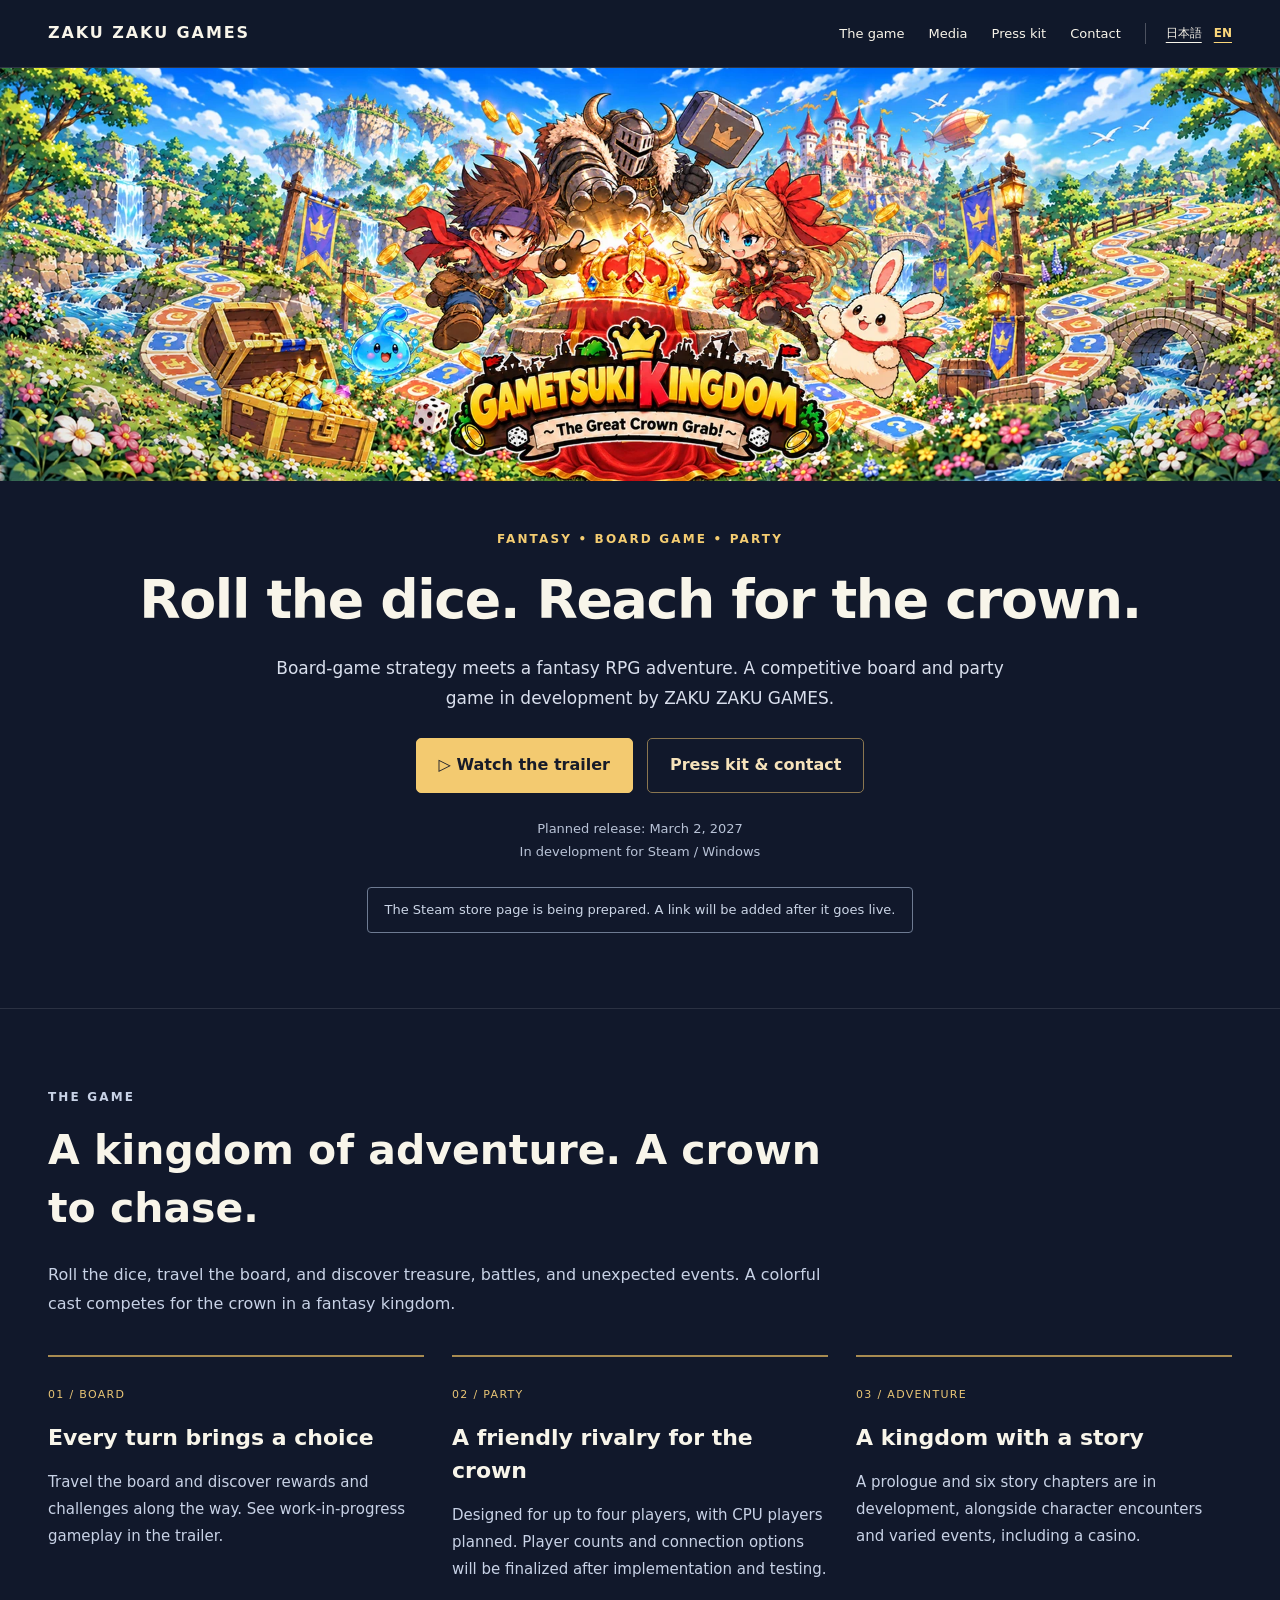
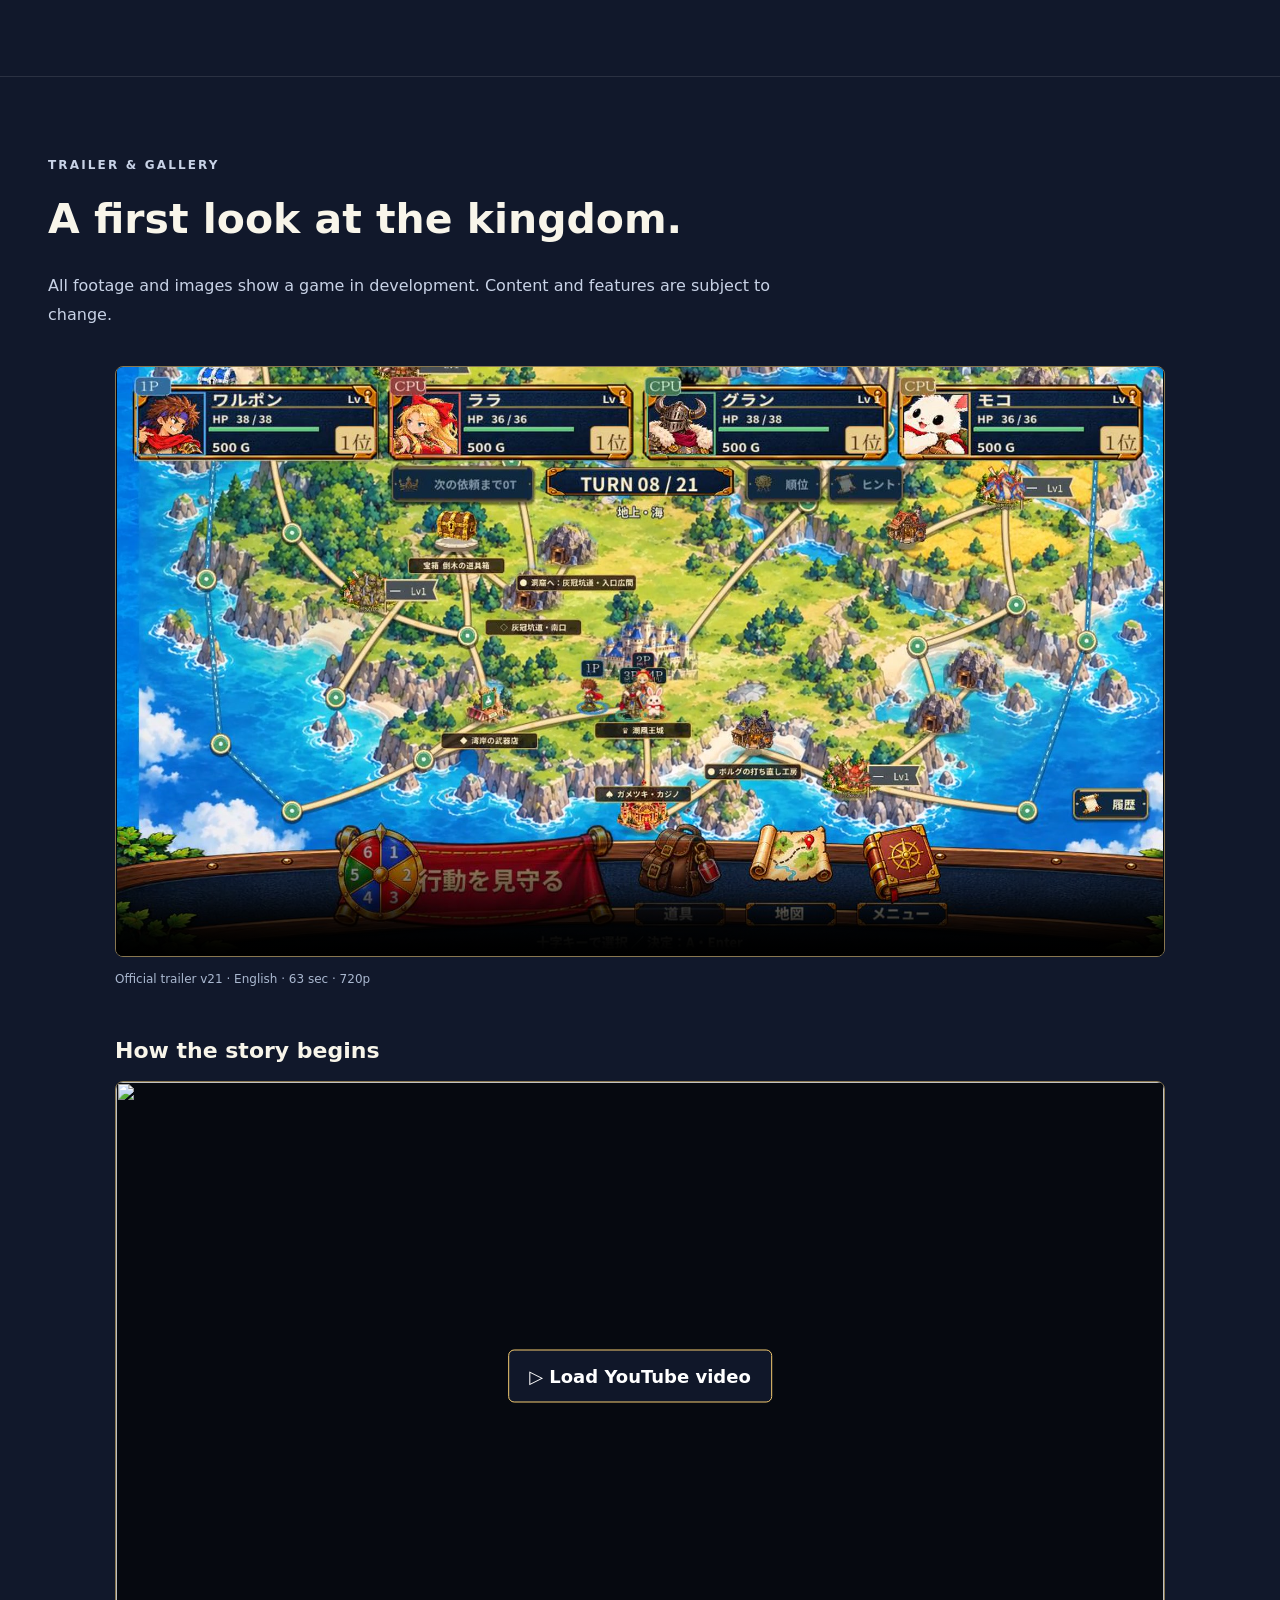
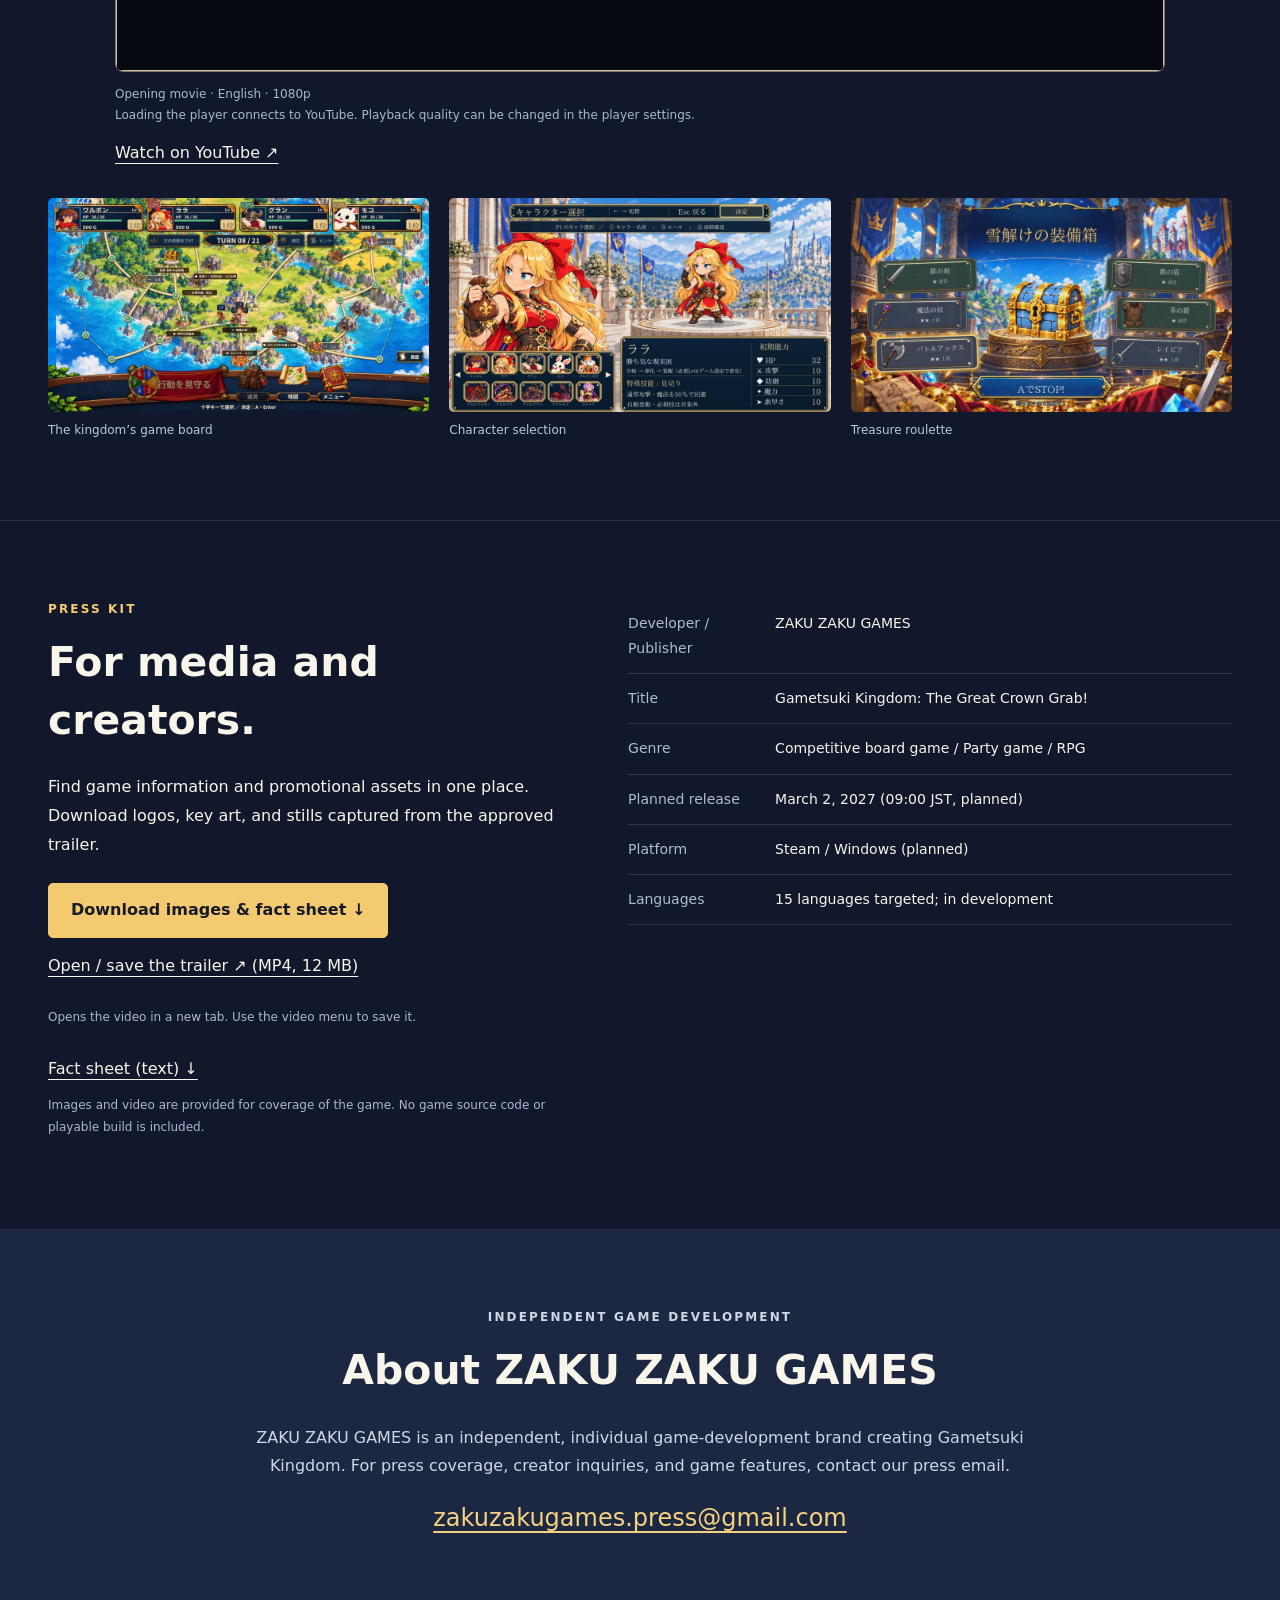
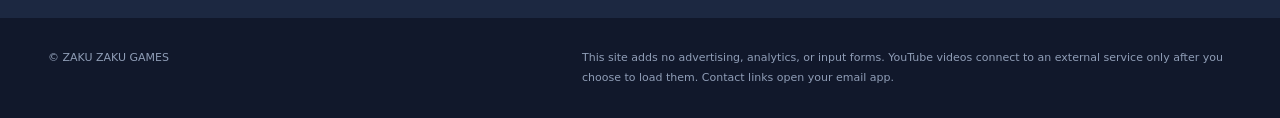
==== commit b8b39589: "Add updated English opening movie" ====
--- a/en/index.html
+++ b/en/index.html
@@ -1 +1 @@
-<!doctype html><html lang="en"><head><meta charset="utf-8"><meta name="viewport" content="width=device-width,initial-scale=1"><title>Gametsuki Kingdom: The Great Crown Grab! | ZAKU ZAKU GAMES</title><meta name="description" content="Board-game strategy meets a fantasy RPG adventure. A competitive board and party game in development by ZAKU ZAKU GAMES."><meta name="theme-color" content="#11182b"><meta property="og:type" content="website"><meta property="og:title" content="Gametsuki Kingdom: The Great Crown Grab!"><meta property="og:description" content="Board-game strategy meets a fantasy RPG adventure. A competitive board and party game in development by ZAKU ZAKU GAMES."><meta property="og:image" content="https://zakuzaku-games.abrdns.com/assets/hero-en-wide.webp"><link rel="stylesheet" href="../style.css"><link rel="canonical" href="https://zakuzaku-games.abrdns.com/en/"><meta property="og:url" content="https://zakuzaku-games.abrdns.com/en/"><meta property="og:site_name" content="ZAKU ZAKU GAMES"><meta property="og:locale" content="en_US"><meta name="twitter:card" content="summary_large_image"><link rel="alternate" hreflang="ja" href="https://zakuzaku-games.abrdns.com/"><link rel="alternate" hreflang="en" href="https://zakuzaku-games.abrdns.com/en/"><link rel="alternate" hreflang="x-default" href="https://zakuzaku-games.abrdns.com/"></head><body><a class="skip" href="#main">Skip to content</a><header><nav aria-label="Main navigation"><a class="brand" href="../en/index.html">ZAKU ZAKU GAMES</a><a class="navlink" href="#game">The game</a><a class="navlink" href="#media">Media</a><a class="navlink" href="#press">Press kit</a><a class="navlink" href="#contact">Contact</a><div class="lang"><a href="../index.html" lang="ja" >日本語</a><a href="../en/index.html" lang="en" aria-current="page">EN</a></div></nav></header><main id="main"><picture><source media="(max-width:750px)" srcset="../assets/hero-en-narrow.webp"><img class="hero-art" src="../assets/hero-en-wide.webp" width="1920" height="620" alt="Gametsuki Kingdom: The Great Crown Grab!" fetchpriority="high"></picture><section class="intro"><p class="eyebrow">FANTASY • BOARD GAME • PARTY</p><h1>Roll the dice. Reach for the crown.</h1><p class="lead">Board-game strategy meets a fantasy RPG adventure. A competitive board and party game in development by ZAKU ZAKU GAMES.</p><div class="buttons"><a class="button" href="#media">▷ Watch the trailer</a><a class="button secondary" href="#press">Press kit & contact</a></div><p class="release">Planned release: March 2, 2027<br>In development for Steam / Windows</p><p class="steam-note">The Steam store page is being prepared. A link will be added after it goes live.</p></section><div class="divider"><section class="section" id="game"><div class="section-head"><p class="eyebrow">THE GAME</p><h2>A kingdom of adventure. A crown to chase.</h2><p>Roll the dice, travel the board, and discover treasure, battles, and unexpected events. A colorful cast competes for the crown in a fantasy kingdom.</p></div><div class="cards"><article class="card"><small>01 / BOARD</small><h3>Every turn brings a choice</h3><p>Travel the board and discover rewards and challenges along the way. See work-in-progress gameplay in the trailer.</p></article><article class="card"><small>02 / PARTY</small><h3>A friendly rivalry for the crown</h3><p>Designed for up to four players, with CPU players planned. Player counts and connection options will be finalized after implementation and testing.</p></article><article class="card"><small>03 / ADVENTURE</small><h3>A kingdom with a story</h3><p>A prologue and six story chapters are in development, alongside character encounters and varied events, including a casino.</p></article></div></section></div><div class="divider"><section class="section" id="media"><div class="section-head"><p class="eyebrow">TRAILER & GALLERY</p><h2>A first look at the kingdom.</h2><p>All footage and images show a game in development. Content and features are subject to change.</p></div><div class="video-wrap"><video controls playsinline preload="none" poster="../assets/screen-10.jpg" aria-label="Official trailer v21 · English"><source src="https://zakuzaku-games-website.sinkokudesuna.workers.dev/assets/pv-en.mp4" type="video/mp4"></video><p class="notice">Official trailer v21 · English · 63 sec · 720p</p></div><div class="gallery"><figure><a href="../assets/screen-10.jpg"><img src="../assets/screen-10.jpg" alt="The kingdom’s game board" loading="lazy" width="1920" height="1080"></a><figcaption>The kingdom’s game board</figcaption></figure><figure><a href="../assets/screen-20.jpg"><img src="../assets/screen-20.jpg" alt="Character selection" loading="lazy" width="1920" height="1080"></a><figcaption>Character selection</figcaption></figure><figure><a href="../assets/screen-30.jpg"><img src="../assets/screen-30.jpg" alt="Treasure roulette" loading="lazy" width="1920" height="1080"></a><figcaption>Treasure roulette</figcaption></figure></div></section></div><div class="divider"><section class="section" id="press"><div class="press-grid"><div><p class="eyebrow">PRESS KIT</p><h2>For media and creators.</h2><p>Find game information and promotional assets in one place. Download logos, key art, and stills captured from the approved trailer.</p><div class="press-actions"><a class="button" href="../press/press-images.zip" download>Download images & fact sheet ↓</a><a href="https://zakuzaku-games-website.sinkokudesuna.workers.dev/assets/pv-en.mp4" target="_blank" rel="noopener">Open / save the trailer ↗ (MP4, 12 MB)</a><p class="notice">Opens the video in a new tab. Use the video menu to save it.</p><a href="../press/facts-en.txt" download>Fact sheet (text) ↓</a></div><p class="notice">Images and video are provided for coverage of the game. No game source code or playable build is included.</p></div><dl class="facts"><div><dt>Developer / Publisher</dt><dd>ZAKU ZAKU GAMES</dd></div><div><dt>Title</dt><dd>Gametsuki Kingdom: The Great Crown Grab!</dd></div><div><dt>Genre</dt><dd>Competitive board game / Party game / RPG</dd></div><div><dt>Planned release</dt><dd>March 2, 2027 (09:00 JST, planned)</dd></div><div><dt>Platform</dt><dd>Steam / Windows (planned)</dd></div><div><dt>Languages</dt><dd>15 languages targeted; in development</dd></div></dl></div></section></div><div class="contact" id="contact"><section class="section"><p class="eyebrow">INDEPENDENT GAME DEVELOPMENT</p><h2>About ZAKU ZAKU GAMES</h2><p>ZAKU ZAKU GAMES is an independent, individual game-development brand creating Gametsuki Kingdom. For press coverage, creator inquiries, and game features, contact our press email.</p><a class="email" href="mailto:zakuzakugames.press@gmail.com">zakuzakugames.press@gmail.com</a></section></div></main><footer><span>© ZAKU ZAKU GAMES</span><p>This site uses no advertising, analytics, or input forms. Contact links open your email app.</p></footer></body></html>+<!doctype html><html lang="en"><head><meta charset="utf-8"><meta name="viewport" content="width=device-width,initial-scale=1"><title>Gametsuki Kingdom: The Great Crown Grab! | ZAKU ZAKU GAMES</title><meta name="description" content="Board-game strategy meets a fantasy RPG adventure. A competitive board and party game in development by ZAKU ZAKU GAMES."><meta name="theme-color" content="#11182b"><meta property="og:type" content="website"><meta property="og:title" content="Gametsuki Kingdom: The Great Crown Grab!"><meta property="og:description" content="Board-game strategy meets a fantasy RPG adventure. A competitive board and party game in development by ZAKU ZAKU GAMES."><meta property="og:image" content="https://zakuzaku-games.abrdns.com/assets/hero-en-wide.webp"><link rel="stylesheet" href="../style.css"><link rel="canonical" href="https://zakuzaku-games.abrdns.com/en/"><meta property="og:url" content="https://zakuzaku-games.abrdns.com/en/"><meta property="og:site_name" content="ZAKU ZAKU GAMES"><meta property="og:locale" content="en_US"><meta name="twitter:card" content="summary_large_image"><link rel="alternate" hreflang="ja" href="https://zakuzaku-games.abrdns.com/"><link rel="alternate" hreflang="en" href="https://zakuzaku-games.abrdns.com/en/"><link rel="alternate" hreflang="x-default" href="https://zakuzaku-games.abrdns.com/"></head><body><a class="skip" href="#main">Skip to content</a><header><nav aria-label="Main navigation"><a class="brand" href="../en/index.html">ZAKU ZAKU GAMES</a><a class="navlink" href="#game">The game</a><a class="navlink" href="#media">Media</a><a class="navlink" href="#press">Press kit</a><a class="navlink" href="#contact">Contact</a><div class="lang"><a href="../index.html" lang="ja" >日本語</a><a href="../en/index.html" lang="en" aria-current="page">EN</a></div></nav></header><main id="main"><picture><source media="(max-width:750px)" srcset="../assets/hero-en-narrow.webp"><img class="hero-art" src="../assets/hero-en-wide.webp" width="1920" height="620" alt="Gametsuki Kingdom: The Great Crown Grab!" fetchpriority="high"></picture><section class="intro"><p class="eyebrow">FANTASY • BOARD GAME • PARTY</p><h1>Roll the dice. Reach for the crown.</h1><p class="lead">Board-game strategy meets a fantasy RPG adventure. A competitive board and party game in development by ZAKU ZAKU GAMES.</p><div class="buttons"><a class="button" href="#media">▷ Watch the trailer</a><a class="button secondary" href="#press">Press kit & contact</a></div><p class="release">Planned release: March 2, 2027<br>In development for Steam / Windows</p><p class="steam-note">The Steam store page is being prepared. A link will be added after it goes live.</p></section><div class="divider"><section class="section" id="game"><div class="section-head"><p class="eyebrow">THE GAME</p><h2>A kingdom of adventure. A crown to chase.</h2><p>Roll the dice, travel the board, and discover treasure, battles, and unexpected events. A colorful cast competes for the crown in a fantasy kingdom.</p></div><div class="cards"><article class="card"><small>01 / BOARD</small><h3>Every turn brings a choice</h3><p>Travel the board and discover rewards and challenges along the way. See work-in-progress gameplay in the trailer.</p></article><article class="card"><small>02 / PARTY</small><h3>A friendly rivalry for the crown</h3><p>Designed for up to four players, with CPU players planned. Player counts and connection options will be finalized after implementation and testing.</p></article><article class="card"><small>03 / ADVENTURE</small><h3>A kingdom with a story</h3><p>A prologue and six story chapters are in development, alongside character encounters and varied events, including a casino.</p></article></div></section></div><div class="divider"><section class="section" id="media"><div class="section-head"><p class="eyebrow">TRAILER & GALLERY</p><h2>A first look at the kingdom.</h2><p>All footage and images show a game in development. Content and features are subject to change.</p></div><div class="video-wrap"><video controls playsinline preload="none" poster="../assets/screen-10.jpg" aria-label="Official trailer v21 · English"><source src="https://zakuzaku-games-website.sinkokudesuna.workers.dev/assets/pv-en.mp4" type="video/mp4"></video><p class="notice">Official trailer v21 · English · 63 sec · 720p</p></div><article class="video-wrap opening" id="opening"><h3>How the story begins</h3><div class="opening-player" data-video="RqhbV7zROM4" data-title="Opening movie · English"><button class="opening-load" type="button" aria-label="Load YouTube video"><img src="../assets/opening-en.webp" width="960" height="540" loading="lazy" alt=""><span>▷ Load YouTube video</span></button></div><p class="notice">Opening movie · English · 1080p<br>Loading the player connects to YouTube. Playback quality can be changed in the player settings.</p><a href="https://www.youtube.com/watch?v=RqhbV7zROM4" target="_blank" rel="noopener noreferrer">Watch on YouTube ↗</a></article><div class="gallery"><figure><a href="../assets/screen-10.jpg"><img src="../assets/screen-10.jpg" alt="The kingdom’s game board" loading="lazy" width="1920" height="1080"></a><figcaption>The kingdom’s game board</figcaption></figure><figure><a href="../assets/screen-20.jpg"><img src="../assets/screen-20.jpg" alt="Character selection" loading="lazy" width="1920" height="1080"></a><figcaption>Character selection</figcaption></figure><figure><a href="../assets/screen-30.jpg"><img src="../assets/screen-30.jpg" alt="Treasure roulette" loading="lazy" width="1920" height="1080"></a><figcaption>Treasure roulette</figcaption></figure></div></section></div><div class="divider"><section class="section" id="press"><div class="press-grid"><div><p class="eyebrow">PRESS KIT</p><h2>For media and creators.</h2><p>Find game information and promotional assets in one place. Download logos, key art, and stills captured from the approved trailer.</p><div class="press-actions"><a class="button" href="../press/press-images.zip" download>Download images & fact sheet ↓</a><a href="https://zakuzaku-games-website.sinkokudesuna.workers.dev/assets/pv-en.mp4" target="_blank" rel="noopener">Open / save the trailer ↗ (MP4, 12 MB)</a><p class="notice">Opens the video in a new tab. Use the video menu to save it.</p><a href="../press/facts-en.txt" download>Fact sheet (text) ↓</a></div><p class="notice">Images and video are provided for coverage of the game. No game source code or playable build is included.</p></div><dl class="facts"><div><dt>Developer / Publisher</dt><dd>ZAKU ZAKU GAMES</dd></div><div><dt>Title</dt><dd>Gametsuki Kingdom: The Great Crown Grab!</dd></div><div><dt>Genre</dt><dd>Competitive board game / Party game / RPG</dd></div><div><dt>Planned release</dt><dd>March 2, 2027 (09:00 JST, planned)</dd></div><div><dt>Platform</dt><dd>Steam / Windows (planned)</dd></div><div><dt>Languages</dt><dd>15 languages targeted; in development</dd></div></dl></div></section></div><div class="contact" id="contact"><section class="section"><p class="eyebrow">INDEPENDENT GAME DEVELOPMENT</p><h2>About ZAKU ZAKU GAMES</h2><p>ZAKU ZAKU GAMES is an independent, individual game-development brand creating Gametsuki Kingdom. For press coverage, creator inquiries, and game features, contact our press email.</p><a class="email" href="mailto:zakuzakugames.press@gmail.com">zakuzakugames.press@gmail.com</a></section></div></main><footer><span>© ZAKU ZAKU GAMES</span><p>This site adds no advertising, analytics, or input forms. YouTube videos connect to an external service only after you choose to load them. Contact links open your email app.</p></footer><script src="../opening.js" defer></script></body></html>
--- a/style.css
+++ b/style.css
@@ -1 +1,3 @@
-*{box-sizing:border-box}html{scroll-behavior:smooth;scroll-padding-top:90px}body{margin:0;background:#11182b;color:#f8f5ea;font-family:system-ui,-apple-system,"Noto Sans JP",sans-serif;line-height:1.8}a{color:inherit;text-underline-offset:5px}a:hover{color:#fbd77b}a:focus-visible,video:focus-visible{outline:3px solid #fbd77b;outline-offset:5px}.skip{position:absolute;top:-70px}.skip:focus{top:10px;background:#11182b;padding:10px;z-index:10}header{background:#11182bf5;border-bottom:1px solid #ffffff20;position:sticky;top:0;z-index:5}nav{max-width:1240px;margin:auto;display:flex;gap:24px;align-items:center;padding:19px 28px}.brand{font-size:16px;letter-spacing:.12em;font-weight:850;text-decoration:none;margin-right:auto}.navlink{font-size:13px;text-decoration:none}.lang{font-size:12px;display:flex;gap:12px;border-left:1px solid #ffffff40;padding-left:20px}.lang [aria-current]{color:#fbd77b;font-weight:800}.hero-art{display:block;width:100%;height:auto}.intro{max-width:1160px;margin:auto;text-align:center;padding:48px 24px 62px}.eyebrow{color:#f4cc71;letter-spacing:.18em;font-size:12px;font-weight:800;margin:0 0 14px}h1{font-size:clamp(30px,4.2vw,56px);line-height:1.3;margin:0 0 18px;letter-spacing:-.025em}h2{font-size:clamp(27px,3.2vw,42px);line-height:1.4;margin:0 0 24px}h3{font-size:22px;line-height:1.5;margin:14px 0}.lead{font-size:17px;color:#d9dfed;max-width:760px;margin:0 auto 24px}.buttons{display:flex;justify-content:center;gap:14px;flex-wrap:wrap}.button{display:inline-block;text-decoration:none;padding:12px 22px;border-radius:5px;font-weight:750;background:#f3ca70;color:#171b29;border:1px solid #f3ca70}.button:hover{background:#ffe4a3;color:#171b29}.button.secondary{color:#f6e2ba;background:transparent;border-color:#8a7650}.release{font-size:13px;color:#b9c3d7;margin:24px 0 0}.section{padding:78px 28px;max-width:1240px;margin:auto}.section-head{max-width:780px;margin-bottom:36px}.section-head p{color:#c8d2e6}.divider{border-top:1px solid #ffffff1c}.cards{display:grid;grid-template-columns:repeat(3,1fr);gap:28px}.card{border-top:2px solid #a88b51;padding-top:22px}.card p{color:#c8d2e6;font-size:15px}.card small{color:#e9c575;letter-spacing:.12em;font-size:11px}video{display:block;width:100%;background:#060910;aspect-ratio:16/9;border-radius:8px;border:1px solid #887750}.video-wrap{max-width:1050px;margin:auto}.notice{color:#aab8d0;font-size:12px}.gallery{display:grid;grid-template-columns:repeat(3,1fr);gap:20px;margin-top:30px}figure{margin:0}figure img{width:100%;height:auto;border-radius:5px;display:block}figcaption{font-size:12px;color:#bdc8dc;margin-top:8px}.press-grid{display:grid;grid-template-columns:1fr 1.15fr;gap:55px}.facts{margin:0;font-size:14px}.facts div{padding:12px 0;border-bottom:1px solid #ffffff20;display:grid;grid-template-columns:135px 1fr;gap:12px}dt{color:#aebbd2}dd{margin:0;overflow-wrap:anywhere}.press-actions{display:flex;flex-direction:column;align-items:flex-start;gap:14px;margin-top:24px}.contact{background:#1c2841}.contact .section{max-width:900px;text-align:center}.email{font-size:clamp(16px,3vw,24px);overflow-wrap:anywhere;color:#f6d182}.contact p{color:#ced7e8}.steam-note{display:inline-block;border:1px solid #6e7b92;padding:10px 16px;border-radius:4px;font-size:13px;color:#cbd5e6;margin-top:24px}footer{padding:30px 28px;max-width:1240px;margin:auto;display:flex;gap:30px;justify-content:space-between;color:#8f9db6;font-size:11px}footer p{margin:0;max-width:650px}@media(max-width:750px){nav{padding:15px 18px;gap:12px;flex-wrap:wrap}.brand{font-size:13px}.navlink{display:none}.lang{padding-left:12px}.intro{padding:32px 20px 44px}.lead{font-size:15px}.section{padding:48px 20px}.cards{grid-template-columns:1fr;gap:25px}.card h3{margin:8px 0}.gallery{grid-template-columns:1fr;gap:20px}.press-grid{grid-template-columns:1fr;gap:28px}.facts div{grid-template-columns:105px 1fr}footer{flex-direction:column;gap:14px}.buttons .button{width:100%}}@media(prefers-reduced-motion:reduce){html{scroll-behavior:auto}}+*{box-sizing:border-box}html{scroll-behavior:smooth;scroll-padding-top:90px}body{margin:0;background:#11182b;color:#f8f5ea;font-family:system-ui,-apple-system,"Noto Sans JP",sans-serif;line-height:1.8}a{color:inherit;text-underline-offset:5px}a:hover{color:#fbd77b}a:focus-visible,video:focus-visible{outline:3px solid #fbd77b;outline-offset:5px}.skip{position:absolute;top:-70px}.skip:focus{top:10px;background:#11182b;padding:10px;z-index:10}header{background:#11182bf5;border-bottom:1px solid #ffffff20;position:sticky;top:0;z-index:5}nav{max-width:1240px;margin:auto;display:flex;gap:24px;align-items:center;padding:19px 28px}.brand{font-size:16px;letter-spacing:.12em;font-weight:850;text-decoration:none;margin-right:auto}.navlink{font-size:13px;text-decoration:none}.lang{font-size:12px;display:flex;gap:12px;border-left:1px solid #ffffff40;padding-left:20px}.lang [aria-current]{color:#fbd77b;font-weight:800}.hero-art{display:block;width:100%;height:auto}.intro{max-width:1160px;margin:auto;text-align:center;padding:48px 24px 62px}.eyebrow{color:#f4cc71;letter-spacing:.18em;font-size:12px;font-weight:800;margin:0 0 14px}h1{font-size:clamp(30px,4.2vw,56px);line-height:1.3;margin:0 0 18px;letter-spacing:-.025em}h2{font-size:clamp(27px,3.2vw,42px);line-height:1.4;margin:0 0 24px}h3{font-size:22px;line-height:1.5;margin:14px 0}.lead{font-size:17px;color:#d9dfed;max-width:760px;margin:0 auto 24px}.buttons{display:flex;justify-content:center;gap:14px;flex-wrap:wrap}.button{display:inline-block;text-decoration:none;padding:12px 22px;border-radius:5px;font-weight:750;background:#f3ca70;color:#171b29;border:1px solid #f3ca70}.button:hover{background:#ffe4a3;color:#171b29}.button.secondary{color:#f6e2ba;background:transparent;border-color:#8a7650}.release{font-size:13px;color:#b9c3d7;margin:24px 0 0}.section{padding:78px 28px;max-width:1240px;margin:auto}.section-head{max-width:780px;margin-bottom:36px}.section-head p{color:#c8d2e6}.divider{border-top:1px solid #ffffff1c}.cards{display:grid;grid-template-columns:repeat(3,1fr);gap:28px}.card{border-top:2px solid #a88b51;padding-top:22px}.card p{color:#c8d2e6;font-size:15px}.card small{color:#e9c575;letter-spacing:.12em;font-size:11px}video{display:block;width:100%;background:#060910;aspect-ratio:16/9;border-radius:8px;border:1px solid #887750}.video-wrap{max-width:1050px;margin:auto}.notice{color:#aab8d0;font-size:12px}.gallery{display:grid;grid-template-columns:repeat(3,1fr);gap:20px;margin-top:30px}figure{margin:0}figure img{width:100%;height:auto;border-radius:5px;display:block}figcaption{font-size:12px;color:#bdc8dc;margin-top:8px}.press-grid{display:grid;grid-template-columns:1fr 1.15fr;gap:55px}.facts{margin:0;font-size:14px}.facts div{padding:12px 0;border-bottom:1px solid #ffffff20;display:grid;grid-template-columns:135px 1fr;gap:12px}dt{color:#aebbd2}dd{margin:0;overflow-wrap:anywhere}.press-actions{display:flex;flex-direction:column;align-items:flex-start;gap:14px;margin-top:24px}.contact{background:#1c2841}.contact .section{max-width:900px;text-align:center}.email{font-size:clamp(16px,3vw,24px);overflow-wrap:anywhere;color:#f6d182}.contact p{color:#ced7e8}.steam-note{display:inline-block;border:1px solid #6e7b92;padding:10px 16px;border-radius:4px;font-size:13px;color:#cbd5e6;margin-top:24px}footer{padding:30px 28px;max-width:1240px;margin:auto;display:flex;gap:30px;justify-content:space-between;color:#8f9db6;font-size:11px}footer p{margin:0;max-width:650px}@media(max-width:750px){nav{padding:15px 18px;gap:12px;flex-wrap:wrap}.brand{font-size:13px}.navlink{display:none}.lang{padding-left:12px}.intro{padding:32px 20px 44px}.lead{font-size:15px}.section{padding:48px 20px}.cards{grid-template-columns:1fr;gap:25px}.card h3{margin:8px 0}.gallery{grid-template-columns:1fr;gap:20px}.press-grid{grid-template-columns:1fr;gap:28px}.facts div{grid-template-columns:105px 1fr}footer{flex-direction:column;gap:14px}.buttons .button{width:100%}}@media(prefers-reduced-motion:reduce){html{scroll-behavior:auto}}
+
+.opening{margin-top:44px}.opening-player{aspect-ratio:16/9;border:1px solid #887750;border-radius:8px;overflow:hidden;background:#060910}.opening-player iframe{display:block;width:100%;height:100%;border:0}.opening-load{display:block;position:relative;width:100%;height:100%;padding:0;border:0;cursor:pointer;color:#fff;background:#060910}.opening-load img{display:block;width:100%;height:100%;object-fit:cover}.opening-load span{position:absolute;left:50%;top:50%;transform:translate(-50%,-50%);padding:12px 20px;border-radius:6px;background:#11182bf0;border:1px solid #f3ca70;font:700 clamp(13px,2vw,18px)/1.5 system-ui;max-width:90%;width:max-content}.opening-load:focus-visible{outline:4px solid #fbd77b;outline-offset:-5px}
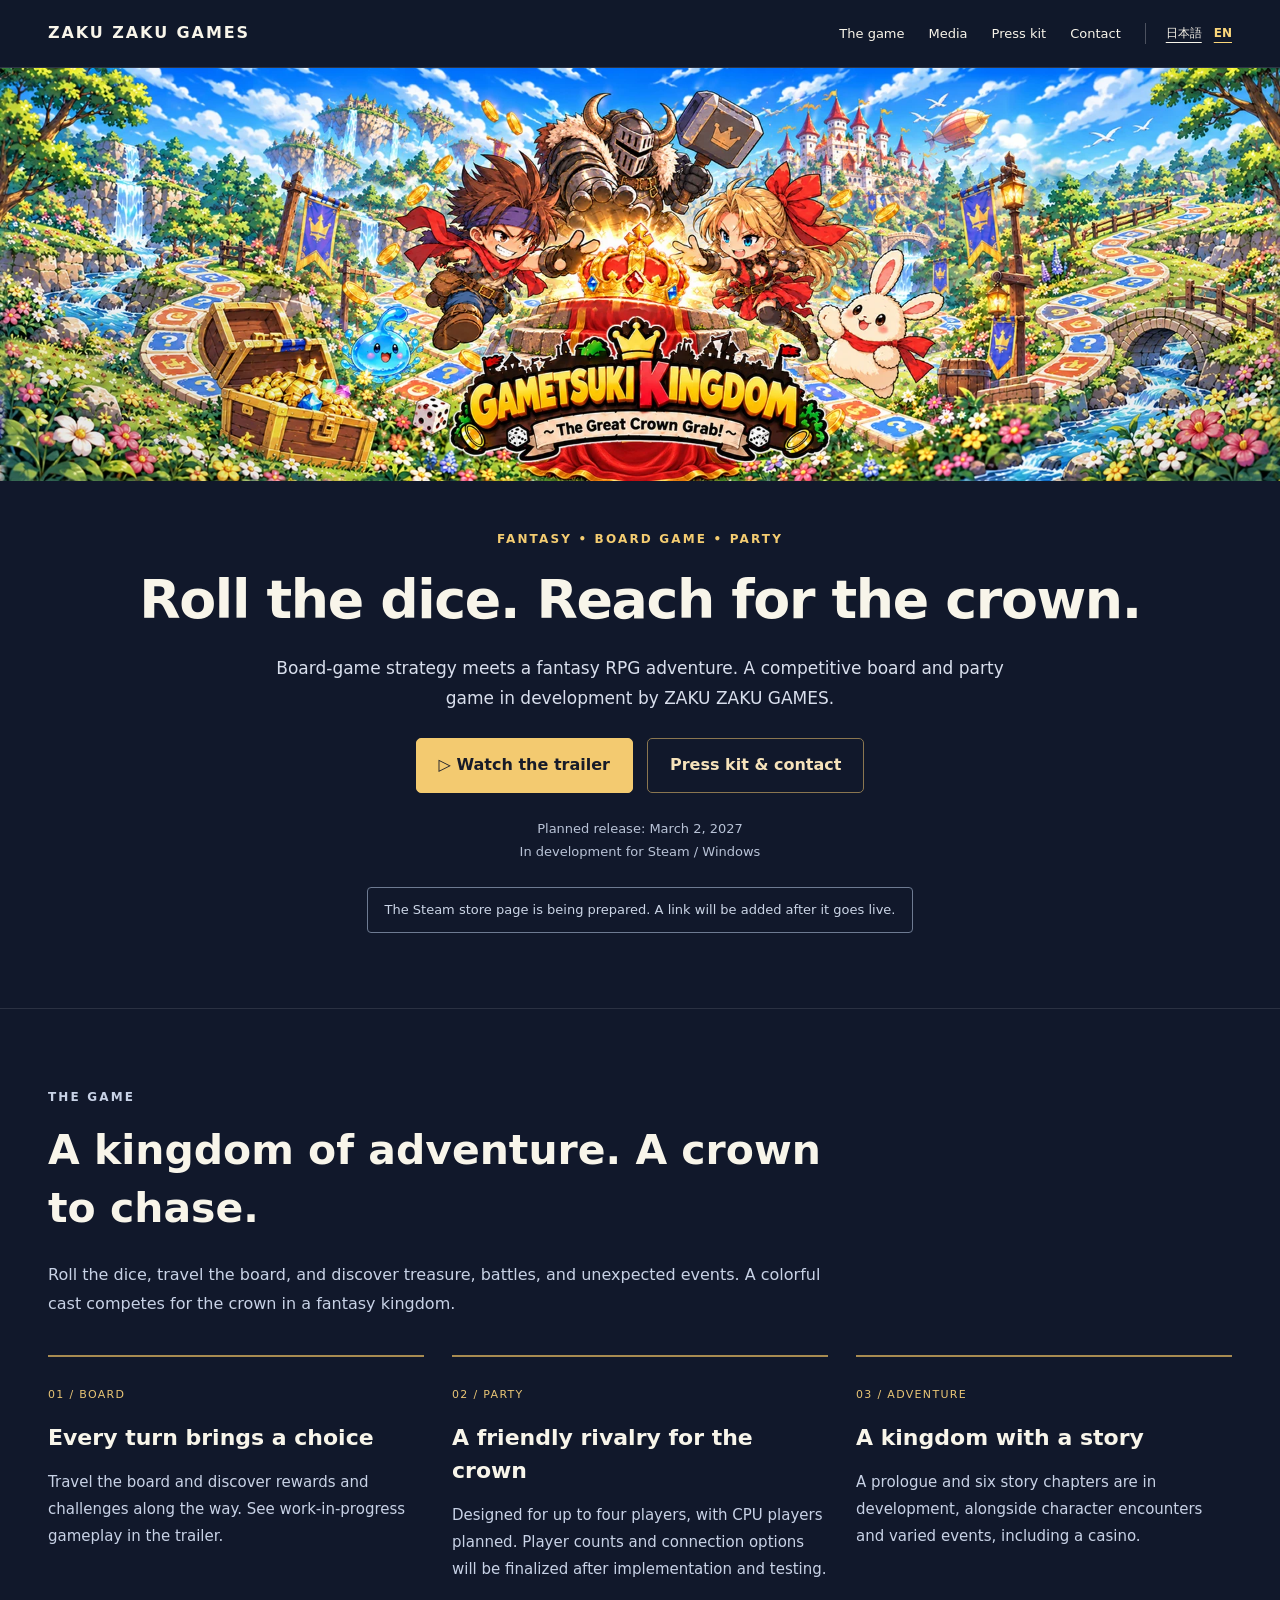
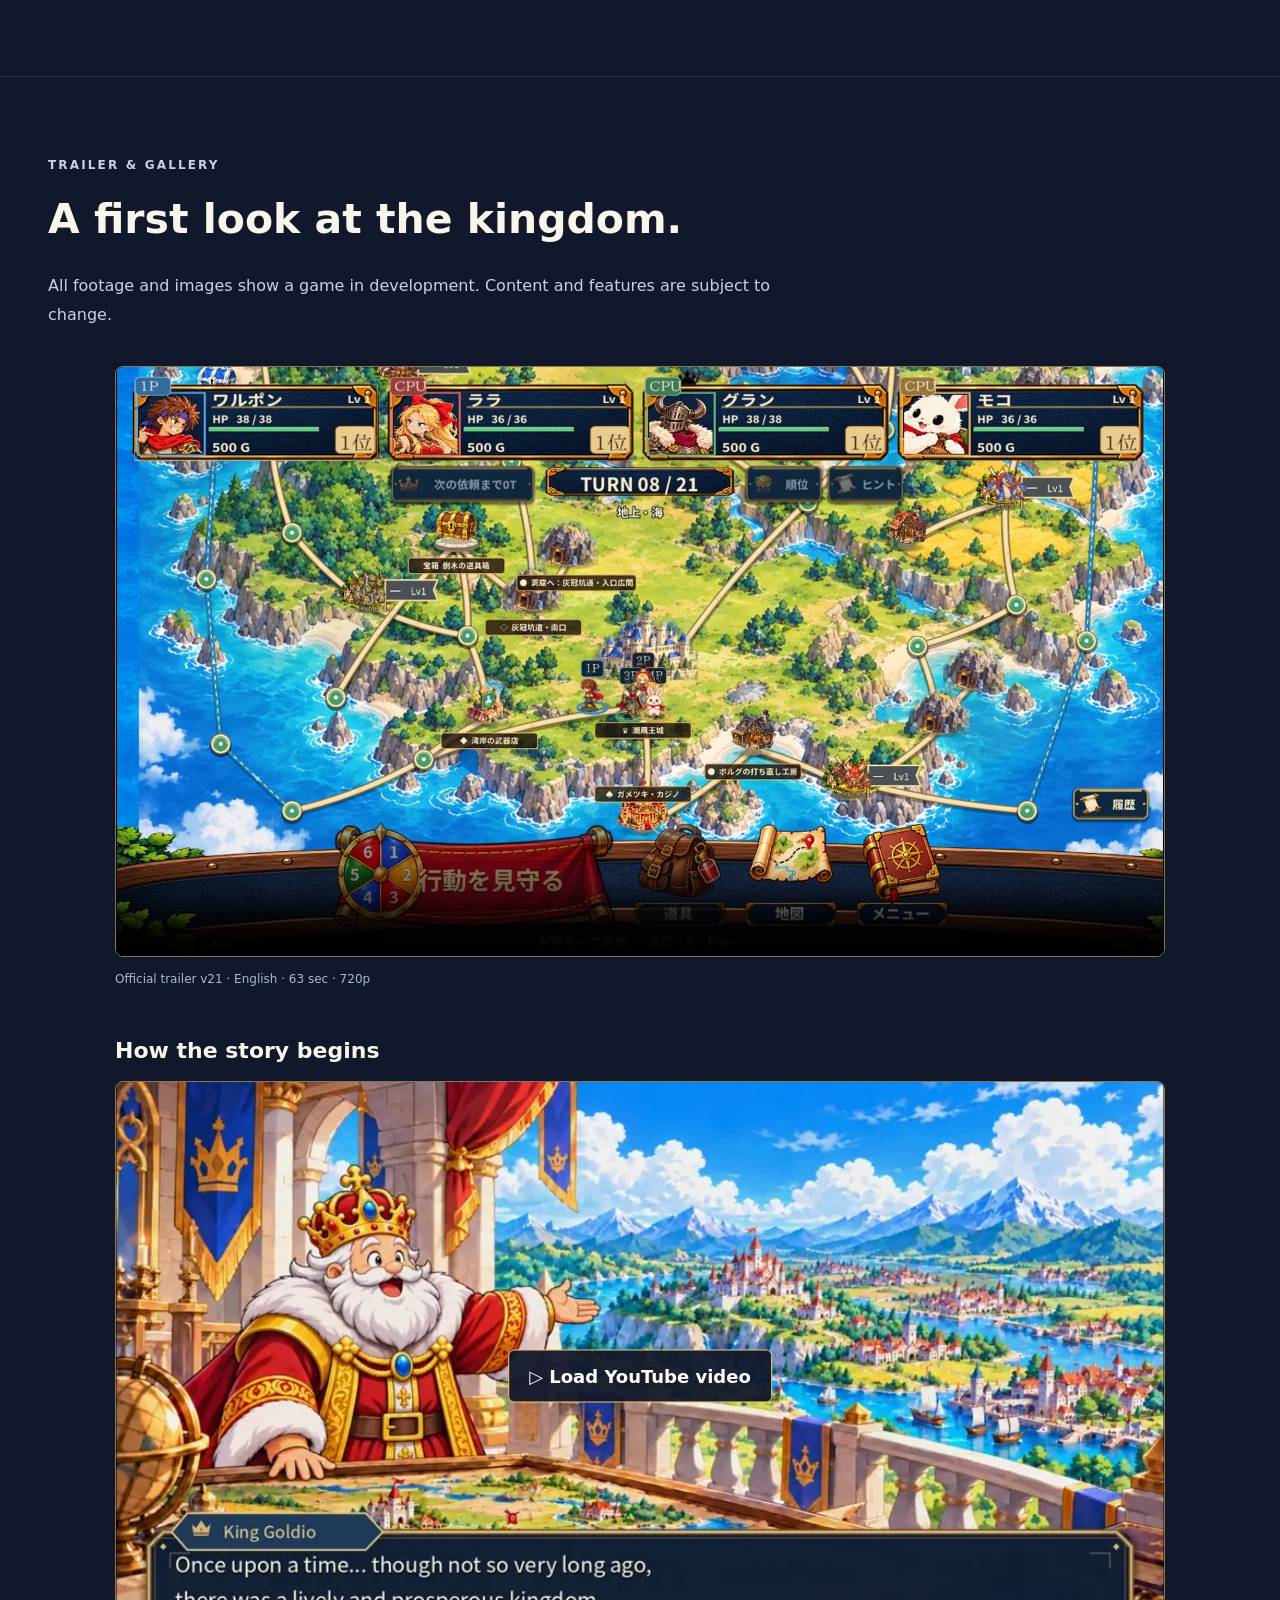
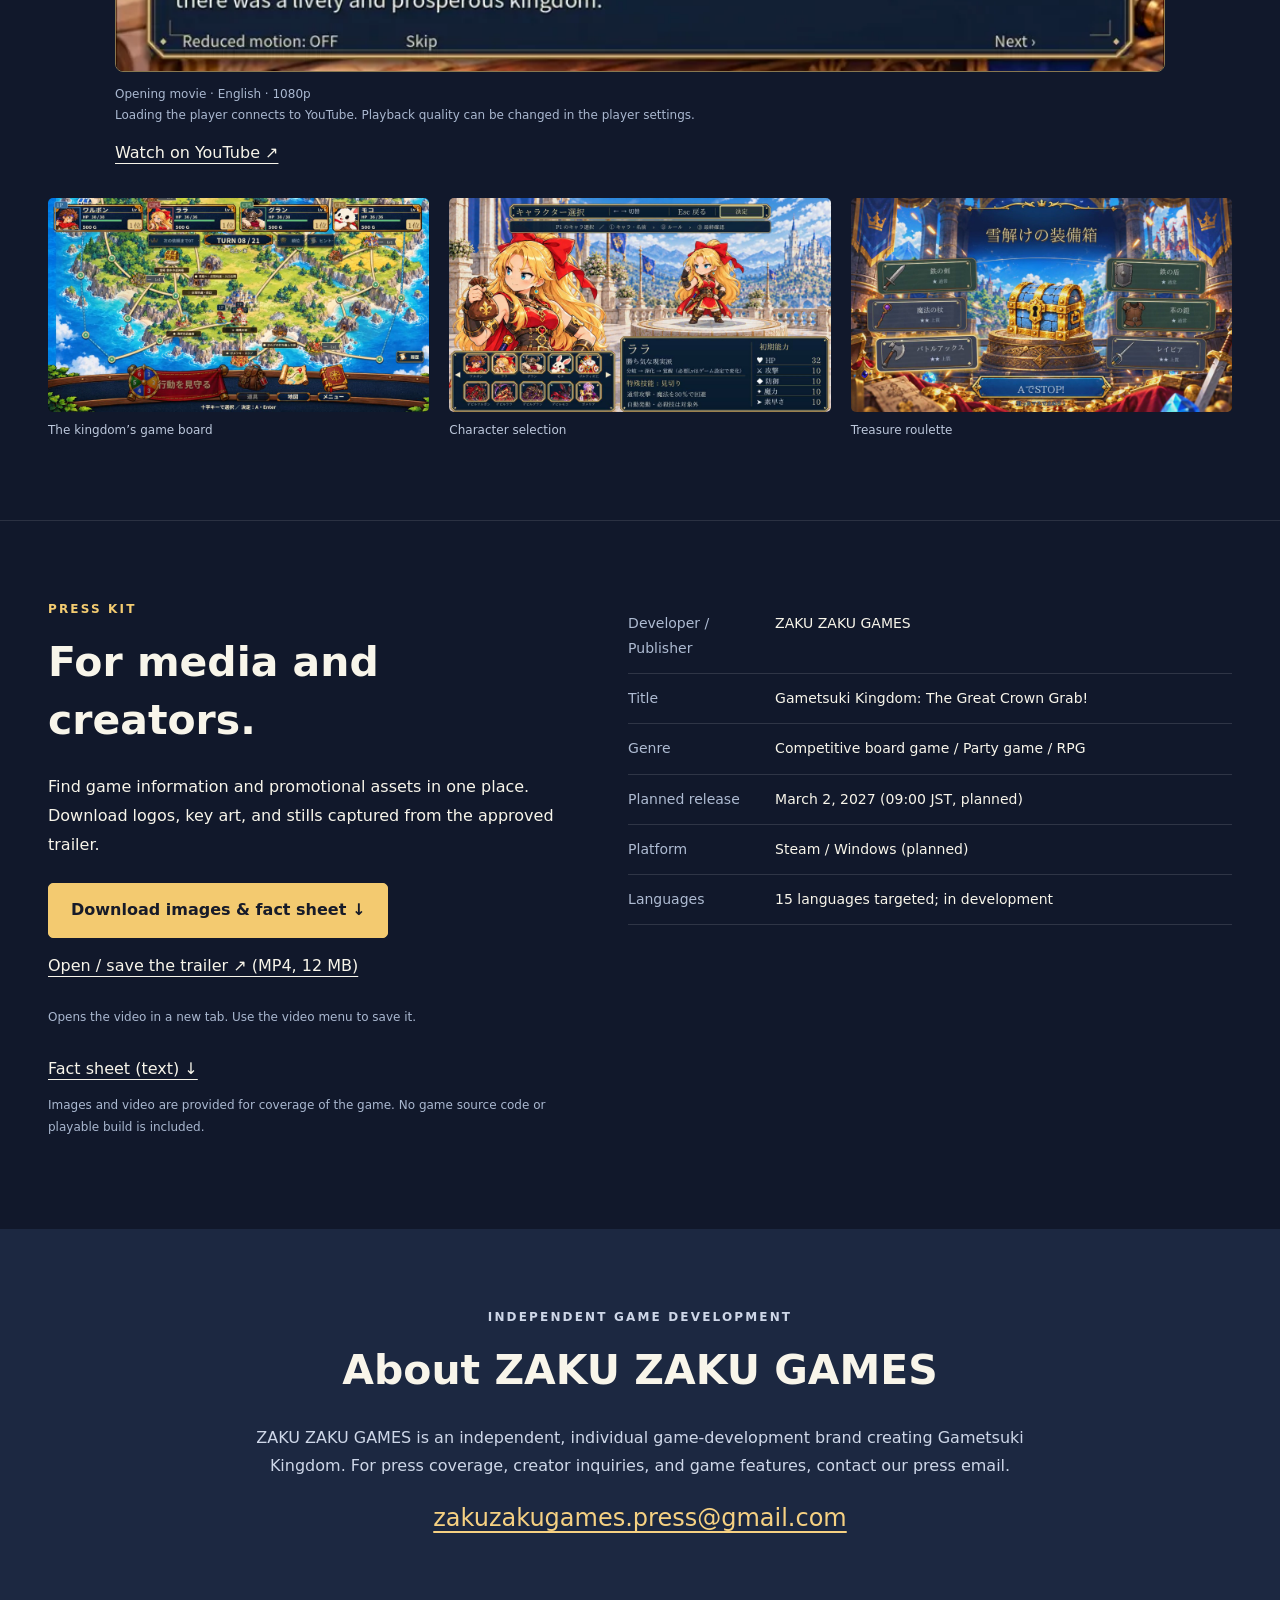
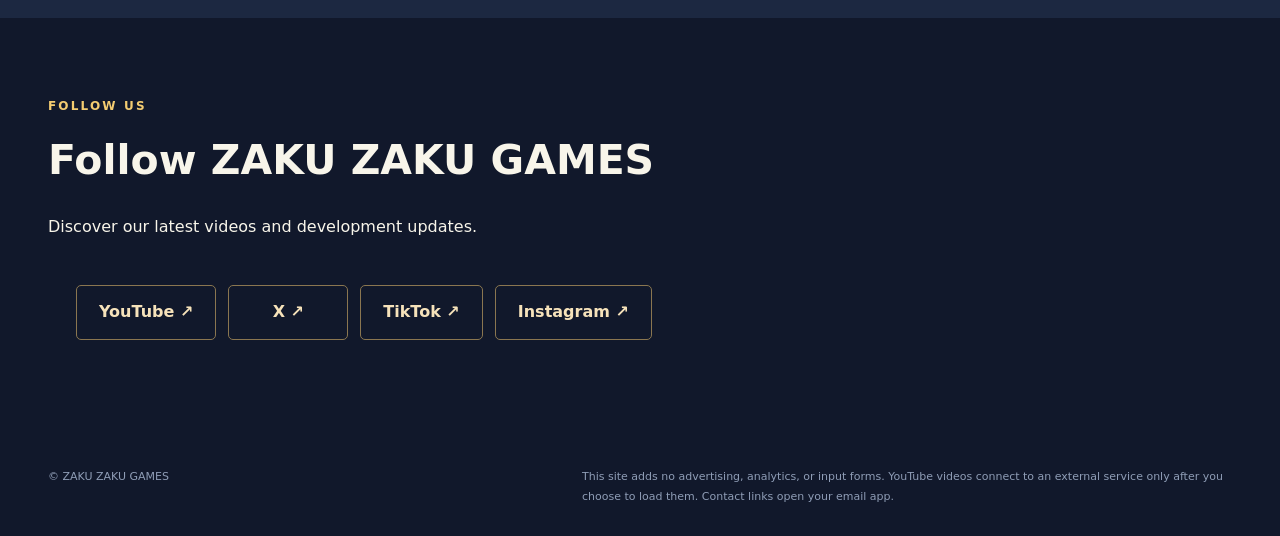
==== commit 1c4ac7d0: "Add official social channels to English website" ====
--- a/en/index.html
+++ b/en/index.html
@@ -1 +1 @@
-<!doctype html><html lang="en"><head><meta charset="utf-8"><meta name="viewport" content="width=device-width,initial-scale=1"><title>Gametsuki Kingdom: The Great Crown Grab! | ZAKU ZAKU GAMES</title><meta name="description" content="Board-game strategy meets a fantasy RPG adventure. A competitive board and party game in development by ZAKU ZAKU GAMES."><meta name="theme-color" content="#11182b"><meta property="og:type" content="website"><meta property="og:title" content="Gametsuki Kingdom: The Great Crown Grab!"><meta property="og:description" content="Board-game strategy meets a fantasy RPG adventure. A competitive board and party game in development by ZAKU ZAKU GAMES."><meta property="og:image" content="https://zakuzaku-games.abrdns.com/assets/hero-en-wide.webp"><link rel="stylesheet" href="../style.css"><link rel="canonical" href="https://zakuzaku-games.abrdns.com/en/"><meta property="og:url" content="https://zakuzaku-games.abrdns.com/en/"><meta property="og:site_name" content="ZAKU ZAKU GAMES"><meta property="og:locale" content="en_US"><meta name="twitter:card" content="summary_large_image"><link rel="alternate" hreflang="ja" href="https://zakuzaku-games.abrdns.com/"><link rel="alternate" hreflang="en" href="https://zakuzaku-games.abrdns.com/en/"><link rel="alternate" hreflang="x-default" href="https://zakuzaku-games.abrdns.com/"></head><body><a class="skip" href="#main">Skip to content</a><header><nav aria-label="Main navigation"><a class="brand" href="../en/index.html">ZAKU ZAKU GAMES</a><a class="navlink" href="#game">The game</a><a class="navlink" href="#media">Media</a><a class="navlink" href="#press">Press kit</a><a class="navlink" href="#contact">Contact</a><div class="lang"><a href="../index.html" lang="ja" >日本語</a><a href="../en/index.html" lang="en" aria-current="page">EN</a></div></nav></header><main id="main"><picture><source media="(max-width:750px)" srcset="../assets/hero-en-narrow.webp"><img class="hero-art" src="../assets/hero-en-wide.webp" width="1920" height="620" alt="Gametsuki Kingdom: The Great Crown Grab!" fetchpriority="high"></picture><section class="intro"><p class="eyebrow">FANTASY • BOARD GAME • PARTY</p><h1>Roll the dice. Reach for the crown.</h1><p class="lead">Board-game strategy meets a fantasy RPG adventure. A competitive board and party game in development by ZAKU ZAKU GAMES.</p><div class="buttons"><a class="button" href="#media">▷ Watch the trailer</a><a class="button secondary" href="#press">Press kit & contact</a></div><p class="release">Planned release: March 2, 2027<br>In development for Steam / Windows</p><p class="steam-note">The Steam store page is being prepared. A link will be added after it goes live.</p></section><div class="divider"><section class="section" id="game"><div class="section-head"><p class="eyebrow">THE GAME</p><h2>A kingdom of adventure. A crown to chase.</h2><p>Roll the dice, travel the board, and discover treasure, battles, and unexpected events. A colorful cast competes for the crown in a fantasy kingdom.</p></div><div class="cards"><article class="card"><small>01 / BOARD</small><h3>Every turn brings a choice</h3><p>Travel the board and discover rewards and challenges along the way. See work-in-progress gameplay in the trailer.</p></article><article class="card"><small>02 / PARTY</small><h3>A friendly rivalry for the crown</h3><p>Designed for up to four players, with CPU players planned. Player counts and connection options will be finalized after implementation and testing.</p></article><article class="card"><small>03 / ADVENTURE</small><h3>A kingdom with a story</h3><p>A prologue and six story chapters are in development, alongside character encounters and varied events, including a casino.</p></article></div></section></div><div class="divider"><section class="section" id="media"><div class="section-head"><p class="eyebrow">TRAILER & GALLERY</p><h2>A first look at the kingdom.</h2><p>All footage and images show a game in development. Content and features are subject to change.</p></div><div class="video-wrap"><video controls playsinline preload="none" poster="../assets/screen-10.jpg" aria-label="Official trailer v21 · English"><source src="https://zakuzaku-games-website.sinkokudesuna.workers.dev/assets/pv-en.mp4" type="video/mp4"></video><p class="notice">Official trailer v21 · English · 63 sec · 720p</p></div><article class="video-wrap opening" id="opening"><h3>How the story begins</h3><div class="opening-player" data-video="RqhbV7zROM4" data-title="Opening movie · English"><button class="opening-load" type="button" aria-label="Load YouTube video"><img src="../assets/opening-en.webp" width="960" height="540" loading="lazy" alt=""><span>▷ Load YouTube video</span></button></div><p class="notice">Opening movie · English · 1080p<br>Loading the player connects to YouTube. Playback quality can be changed in the player settings.</p><a href="https://www.youtube.com/watch?v=RqhbV7zROM4" target="_blank" rel="noopener noreferrer">Watch on YouTube ↗</a></article><div class="gallery"><figure><a href="../assets/screen-10.jpg"><img src="../assets/screen-10.jpg" alt="The kingdom’s game board" loading="lazy" width="1920" height="1080"></a><figcaption>The kingdom’s game board</figcaption></figure><figure><a href="../assets/screen-20.jpg"><img src="../assets/screen-20.jpg" alt="Character selection" loading="lazy" width="1920" height="1080"></a><figcaption>Character selection</figcaption></figure><figure><a href="../assets/screen-30.jpg"><img src="../assets/screen-30.jpg" alt="Treasure roulette" loading="lazy" width="1920" height="1080"></a><figcaption>Treasure roulette</figcaption></figure></div></section></div><div class="divider"><section class="section" id="press"><div class="press-grid"><div><p class="eyebrow">PRESS KIT</p><h2>For media and creators.</h2><p>Find game information and promotional assets in one place. Download logos, key art, and stills captured from the approved trailer.</p><div class="press-actions"><a class="button" href="../press/press-images.zip" download>Download images & fact sheet ↓</a><a href="https://zakuzaku-games-website.sinkokudesuna.workers.dev/assets/pv-en.mp4" target="_blank" rel="noopener">Open / save the trailer ↗ (MP4, 12 MB)</a><p class="notice">Opens the video in a new tab. Use the video menu to save it.</p><a href="../press/facts-en.txt" download>Fact sheet (text) ↓</a></div><p class="notice">Images and video are provided for coverage of the game. No game source code or playable build is included.</p></div><dl class="facts"><div><dt>Developer / Publisher</dt><dd>ZAKU ZAKU GAMES</dd></div><div><dt>Title</dt><dd>Gametsuki Kingdom: The Great Crown Grab!</dd></div><div><dt>Genre</dt><dd>Competitive board game / Party game / RPG</dd></div><div><dt>Planned release</dt><dd>March 2, 2027 (09:00 JST, planned)</dd></div><div><dt>Platform</dt><dd>Steam / Windows (planned)</dd></div><div><dt>Languages</dt><dd>15 languages targeted; in development</dd></div></dl></div></section></div><div class="contact" id="contact"><section class="section"><p class="eyebrow">INDEPENDENT GAME DEVELOPMENT</p><h2>About ZAKU ZAKU GAMES</h2><p>ZAKU ZAKU GAMES is an independent, individual game-development brand creating Gametsuki Kingdom. For press coverage, creator inquiries, and game features, contact our press email.</p><a class="email" href="mailto:zakuzakugames.press@gmail.com">zakuzakugames.press@gmail.com</a></section></div></main><footer><span>© ZAKU ZAKU GAMES</span><p>This site adds no advertising, analytics, or input forms. YouTube videos connect to an external service only after you choose to load them. Contact links open your email app.</p></footer><script src="../opening.js" defer></script></body></html>
+<!doctype html><html lang="en"><head><meta charset="utf-8"><meta name="viewport" content="width=device-width,initial-scale=1"><title>Gametsuki Kingdom: The Great Crown Grab! | ZAKU ZAKU GAMES</title><meta name="description" content="Board-game strategy meets a fantasy RPG adventure. A competitive board and party game in development by ZAKU ZAKU GAMES."><meta name="theme-color" content="#11182b"><meta property="og:type" content="website"><meta property="og:title" content="Gametsuki Kingdom: The Great Crown Grab!"><meta property="og:description" content="Board-game strategy meets a fantasy RPG adventure. A competitive board and party game in development by ZAKU ZAKU GAMES."><meta property="og:image" content="https://zakuzaku-games.abrdns.com/assets/hero-en-wide.webp"><link rel="stylesheet" href="../style.css"><link rel="canonical" href="https://zakuzaku-games.abrdns.com/en/"><meta property="og:url" content="https://zakuzaku-games.abrdns.com/en/"><meta property="og:site_name" content="ZAKU ZAKU GAMES"><meta property="og:locale" content="en_US"><meta name="twitter:card" content="summary_large_image"><link rel="alternate" hreflang="ja" href="https://zakuzaku-games.abrdns.com/"><link rel="alternate" hreflang="en" href="https://zakuzaku-games.abrdns.com/en/"><link rel="alternate" hreflang="x-default" href="https://zakuzaku-games.abrdns.com/"></head><body><a class="skip" href="#main">Skip to content</a><header><nav aria-label="Main navigation"><a class="brand" href="../en/index.html">ZAKU ZAKU GAMES</a><a class="navlink" href="#game">The game</a><a class="navlink" href="#media">Media</a><a class="navlink" href="#press">Press kit</a><a class="navlink" href="#contact">Contact</a><div class="lang"><a href="../index.html" lang="ja" >日本語</a><a href="../en/index.html" lang="en" aria-current="page">EN</a></div></nav></header><main id="main"><picture><source media="(max-width:750px)" srcset="../assets/hero-en-narrow.webp"><img class="hero-art" src="../assets/hero-en-wide.webp" width="1920" height="620" alt="Gametsuki Kingdom: The Great Crown Grab!" fetchpriority="high"></picture><section class="intro"><p class="eyebrow">FANTASY • BOARD GAME • PARTY</p><h1>Roll the dice. Reach for the crown.</h1><p class="lead">Board-game strategy meets a fantasy RPG adventure. A competitive board and party game in development by ZAKU ZAKU GAMES.</p><div class="buttons"><a class="button" href="#media">▷ Watch the trailer</a><a class="button secondary" href="#press">Press kit & contact</a></div><p class="release">Planned release: March 2, 2027<br>In development for Steam / Windows</p><p class="steam-note">The Steam store page is being prepared. A link will be added after it goes live.</p></section><div class="divider"><section class="section" id="game"><div class="section-head"><p class="eyebrow">THE GAME</p><h2>A kingdom of adventure. A crown to chase.</h2><p>Roll the dice, travel the board, and discover treasure, battles, and unexpected events. A colorful cast competes for the crown in a fantasy kingdom.</p></div><div class="cards"><article class="card"><small>01 / BOARD</small><h3>Every turn brings a choice</h3><p>Travel the board and discover rewards and challenges along the way. See work-in-progress gameplay in the trailer.</p></article><article class="card"><small>02 / PARTY</small><h3>A friendly rivalry for the crown</h3><p>Designed for up to four players, with CPU players planned. Player counts and connection options will be finalized after implementation and testing.</p></article><article class="card"><small>03 / ADVENTURE</small><h3>A kingdom with a story</h3><p>A prologue and six story chapters are in development, alongside character encounters and varied events, including a casino.</p></article></div></section></div><div class="divider"><section class="section" id="media"><div class="section-head"><p class="eyebrow">TRAILER & GALLERY</p><h2>A first look at the kingdom.</h2><p>All footage and images show a game in development. Content and features are subject to change.</p></div><div class="video-wrap"><video controls playsinline preload="none" poster="../assets/screen-10.jpg" aria-label="Official trailer v21 · English"><source src="https://zakuzaku-games-website.sinkokudesuna.workers.dev/assets/pv-en.mp4" type="video/mp4"></video><p class="notice">Official trailer v21 · English · 63 sec · 720p</p></div><article class="video-wrap opening" id="opening"><h3>How the story begins</h3><div class="opening-player" data-video="RqhbV7zROM4" data-title="Opening movie · English"><button class="opening-load" type="button" aria-label="Load YouTube video"><img src="../assets/opening-en.webp" width="960" height="540" loading="lazy" alt=""><span>▷ Load YouTube video</span></button></div><p class="notice">Opening movie · English · 1080p<br>Loading the player connects to YouTube. Playback quality can be changed in the player settings.</p><a href="https://www.youtube.com/watch?v=RqhbV7zROM4" target="_blank" rel="noopener noreferrer">Watch on YouTube ↗</a></article><div class="gallery"><figure><a href="../assets/screen-10.jpg"><img src="../assets/screen-10.jpg" alt="The kingdom’s game board" loading="lazy" width="1920" height="1080"></a><figcaption>The kingdom’s game board</figcaption></figure><figure><a href="../assets/screen-20.jpg"><img src="../assets/screen-20.jpg" alt="Character selection" loading="lazy" width="1920" height="1080"></a><figcaption>Character selection</figcaption></figure><figure><a href="../assets/screen-30.jpg"><img src="../assets/screen-30.jpg" alt="Treasure roulette" loading="lazy" width="1920" height="1080"></a><figcaption>Treasure roulette</figcaption></figure></div></section></div><div class="divider"><section class="section" id="press"><div class="press-grid"><div><p class="eyebrow">PRESS KIT</p><h2>For media and creators.</h2><p>Find game information and promotional assets in one place. Download logos, key art, and stills captured from the approved trailer.</p><div class="press-actions"><a class="button" href="../press/press-images.zip" download>Download images & fact sheet ↓</a><a href="https://zakuzaku-games-website.sinkokudesuna.workers.dev/assets/pv-en.mp4" target="_blank" rel="noopener">Open / save the trailer ↗ (MP4, 12 MB)</a><p class="notice">Opens the video in a new tab. Use the video menu to save it.</p><a href="../press/facts-en.txt" download>Fact sheet (text) ↓</a></div><p class="notice">Images and video are provided for coverage of the game. No game source code or playable build is included.</p></div><dl class="facts"><div><dt>Developer / Publisher</dt><dd>ZAKU ZAKU GAMES</dd></div><div><dt>Title</dt><dd>Gametsuki Kingdom: The Great Crown Grab!</dd></div><div><dt>Genre</dt><dd>Competitive board game / Party game / RPG</dd></div><div><dt>Planned release</dt><dd>March 2, 2027 (09:00 JST, planned)</dd></div><div><dt>Platform</dt><dd>Steam / Windows (planned)</dd></div><div><dt>Languages</dt><dd>15 languages targeted; in development</dd></div></dl></div></section></div><div class="contact" id="contact"><section class="section"><p class="eyebrow">INDEPENDENT GAME DEVELOPMENT</p><h2>About ZAKU ZAKU GAMES</h2><p>ZAKU ZAKU GAMES is an independent, individual game-development brand creating Gametsuki Kingdom. For press coverage, creator inquiries, and game features, contact our press email.</p><a class="email" href="mailto:zakuzakugames.press@gmail.com">zakuzakugames.press@gmail.com</a></section></div><section class="section" id="social"><p class="eyebrow">FOLLOW US</p><h2>Follow ZAKU ZAKU GAMES</h2><p>Discover our latest videos and development updates.</p><nav class="social-links" aria-label="Official social channels"><a class="button secondary" href="https://www.youtube.com/@ZAKUZAKU_GAMES" target="_blank" rel="noopener noreferrer">YouTube ↗</a><a class="button secondary" href="https://x.com/ZAKUZAKU_GAMES" target="_blank" rel="noopener noreferrer">X ↗</a><a class="button secondary" href="https://www.tiktok.com/@zakuzaku_games" target="_blank" rel="noopener noreferrer">TikTok ↗</a><a class="button secondary" href="https://www.instagram.com/zakuzaku.games/" target="_blank" rel="noopener noreferrer">Instagram ↗</a></nav></section></main><footer><span>© ZAKU ZAKU GAMES</span><p>This site adds no advertising, analytics, or input forms. YouTube videos connect to an external service only after you choose to load them. Contact links open your email app.</p></footer><script src="../opening.js" defer></script></body></html>
--- a/style.css
+++ b/style.css
@@ -1,3 +1,5 @@
 *{box-sizing:border-box}html{scroll-behavior:smooth;scroll-padding-top:90px}body{margin:0;background:#11182b;color:#f8f5ea;font-family:system-ui,-apple-system,"Noto Sans JP",sans-serif;line-height:1.8}a{color:inherit;text-underline-offset:5px}a:hover{color:#fbd77b}a:focus-visible,video:focus-visible{outline:3px solid #fbd77b;outline-offset:5px}.skip{position:absolute;top:-70px}.skip:focus{top:10px;background:#11182b;padding:10px;z-index:10}header{background:#11182bf5;border-bottom:1px solid #ffffff20;position:sticky;top:0;z-index:5}nav{max-width:1240px;margin:auto;display:flex;gap:24px;align-items:center;padding:19px 28px}.brand{font-size:16px;letter-spacing:.12em;font-weight:850;text-decoration:none;margin-right:auto}.navlink{font-size:13px;text-decoration:none}.lang{font-size:12px;display:flex;gap:12px;border-left:1px solid #ffffff40;padding-left:20px}.lang [aria-current]{color:#fbd77b;font-weight:800}.hero-art{display:block;width:100%;height:auto}.intro{max-width:1160px;margin:auto;text-align:center;padding:48px 24px 62px}.eyebrow{color:#f4cc71;letter-spacing:.18em;font-size:12px;font-weight:800;margin:0 0 14px}h1{font-size:clamp(30px,4.2vw,56px);line-height:1.3;margin:0 0 18px;letter-spacing:-.025em}h2{font-size:clamp(27px,3.2vw,42px);line-height:1.4;margin:0 0 24px}h3{font-size:22px;line-height:1.5;margin:14px 0}.lead{font-size:17px;color:#d9dfed;max-width:760px;margin:0 auto 24px}.buttons{display:flex;justify-content:center;gap:14px;flex-wrap:wrap}.button{display:inline-block;text-decoration:none;padding:12px 22px;border-radius:5px;font-weight:750;background:#f3ca70;color:#171b29;border:1px solid #f3ca70}.button:hover{background:#ffe4a3;color:#171b29}.button.secondary{color:#f6e2ba;background:transparent;border-color:#8a7650}.release{font-size:13px;color:#b9c3d7;margin:24px 0 0}.section{padding:78px 28px;max-width:1240px;margin:auto}.section-head{max-width:780px;margin-bottom:36px}.section-head p{color:#c8d2e6}.divider{border-top:1px solid #ffffff1c}.cards{display:grid;grid-template-columns:repeat(3,1fr);gap:28px}.card{border-top:2px solid #a88b51;padding-top:22px}.card p{color:#c8d2e6;font-size:15px}.card small{color:#e9c575;letter-spacing:.12em;font-size:11px}video{display:block;width:100%;background:#060910;aspect-ratio:16/9;border-radius:8px;border:1px solid #887750}.video-wrap{max-width:1050px;margin:auto}.notice{color:#aab8d0;font-size:12px}.gallery{display:grid;grid-template-columns:repeat(3,1fr);gap:20px;margin-top:30px}figure{margin:0}figure img{width:100%;height:auto;border-radius:5px;display:block}figcaption{font-size:12px;color:#bdc8dc;margin-top:8px}.press-grid{display:grid;grid-template-columns:1fr 1.15fr;gap:55px}.facts{margin:0;font-size:14px}.facts div{padding:12px 0;border-bottom:1px solid #ffffff20;display:grid;grid-template-columns:135px 1fr;gap:12px}dt{color:#aebbd2}dd{margin:0;overflow-wrap:anywhere}.press-actions{display:flex;flex-direction:column;align-items:flex-start;gap:14px;margin-top:24px}.contact{background:#1c2841}.contact .section{max-width:900px;text-align:center}.email{font-size:clamp(16px,3vw,24px);overflow-wrap:anywhere;color:#f6d182}.contact p{color:#ced7e8}.steam-note{display:inline-block;border:1px solid #6e7b92;padding:10px 16px;border-radius:4px;font-size:13px;color:#cbd5e6;margin-top:24px}footer{padding:30px 28px;max-width:1240px;margin:auto;display:flex;gap:30px;justify-content:space-between;color:#8f9db6;font-size:11px}footer p{margin:0;max-width:650px}@media(max-width:750px){nav{padding:15px 18px;gap:12px;flex-wrap:wrap}.brand{font-size:13px}.navlink{display:none}.lang{padding-left:12px}.intro{padding:32px 20px 44px}.lead{font-size:15px}.section{padding:48px 20px}.cards{grid-template-columns:1fr;gap:25px}.card h3{margin:8px 0}.gallery{grid-template-columns:1fr;gap:20px}.press-grid{grid-template-columns:1fr;gap:28px}.facts div{grid-template-columns:105px 1fr}footer{flex-direction:column;gap:14px}.buttons .button{width:100%}}@media(prefers-reduced-motion:reduce){html{scroll-behavior:auto}}
 
 .opening{margin-top:44px}.opening-player{aspect-ratio:16/9;border:1px solid #887750;border-radius:8px;overflow:hidden;background:#060910}.opening-player iframe{display:block;width:100%;height:100%;border:0}.opening-load{display:block;position:relative;width:100%;height:100%;padding:0;border:0;cursor:pointer;color:#fff;background:#060910}.opening-load img{display:block;width:100%;height:100%;object-fit:cover}.opening-load span{position:absolute;left:50%;top:50%;transform:translate(-50%,-50%);padding:12px 20px;border-radius:6px;background:#11182bf0;border:1px solid #f3ca70;font:700 clamp(13px,2vw,18px)/1.5 system-ui;max-width:90%;width:max-content}.opening-load:focus-visible{outline:4px solid #fbd77b;outline-offset:-5px}
+
+.social-links{display:flex;flex-wrap:wrap;gap:12px;margin-top:24px}.social-links .button{min-width:120px;text-align:center}
